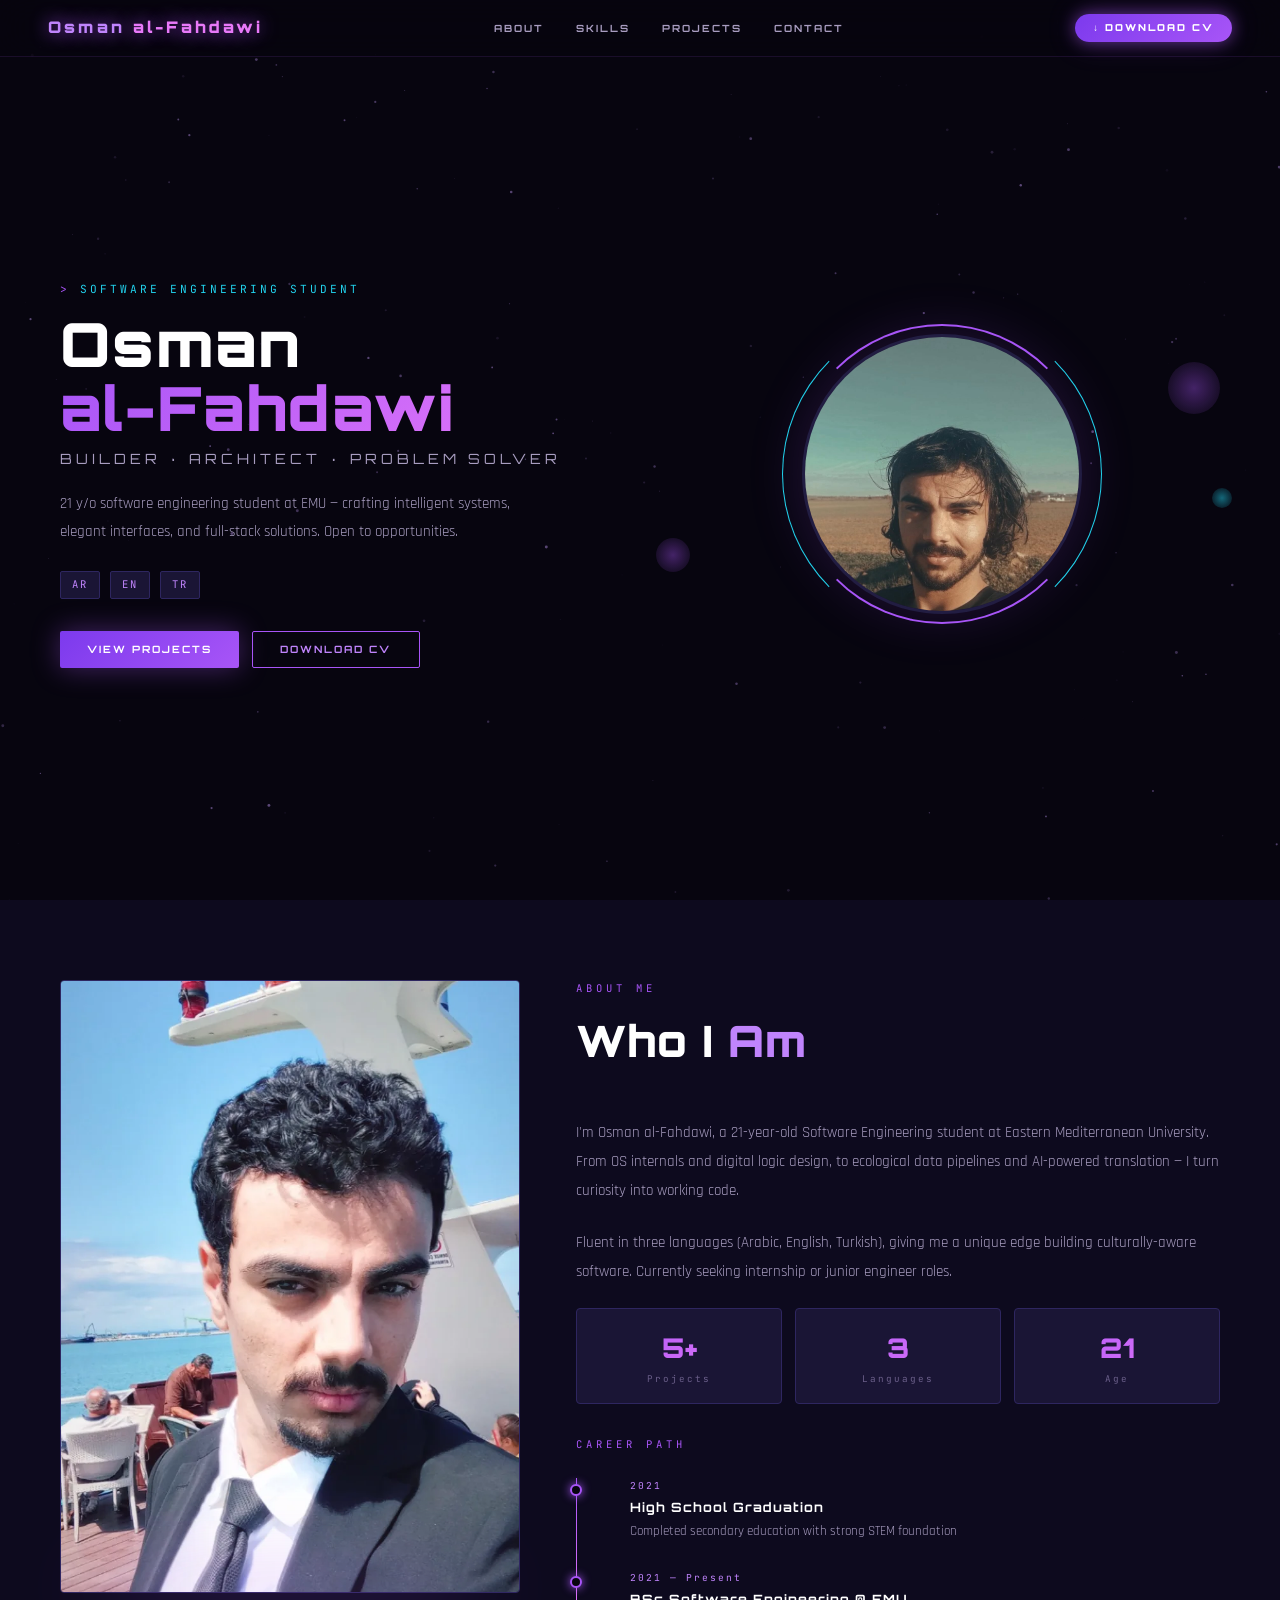
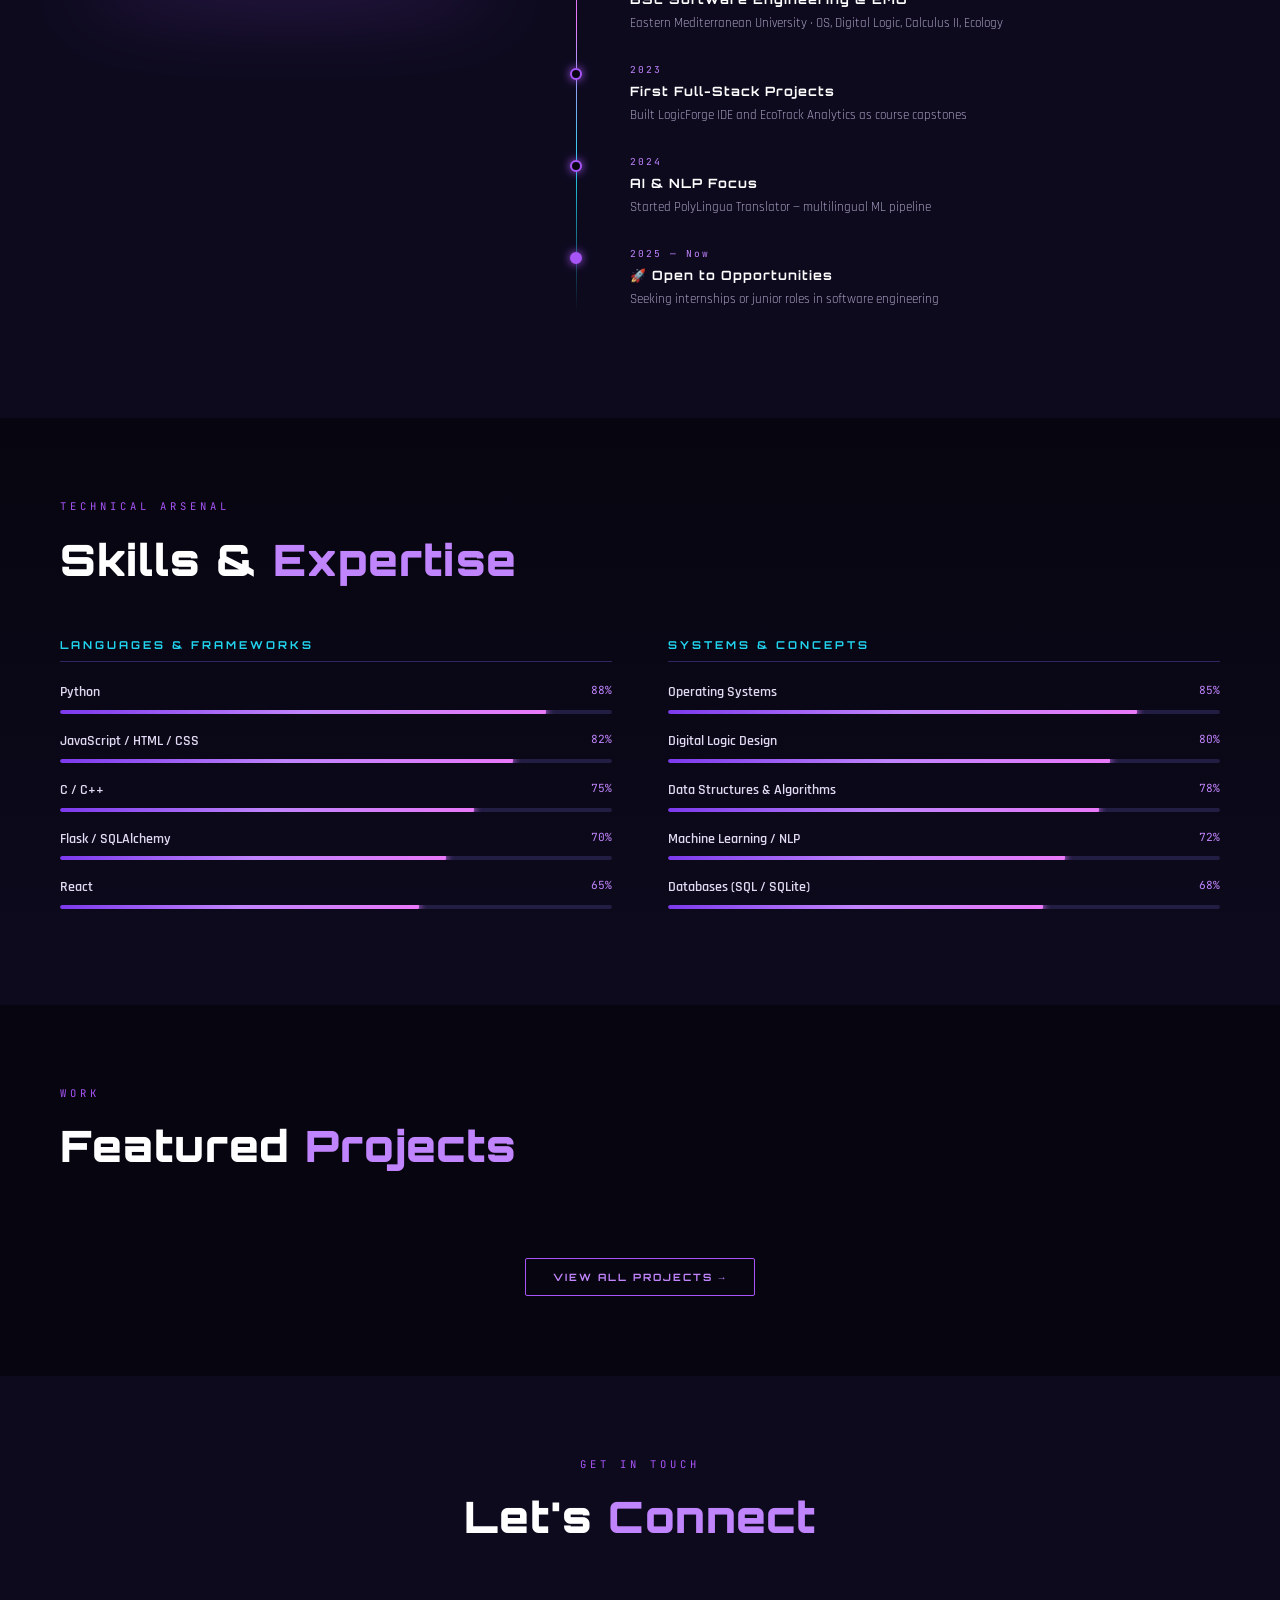
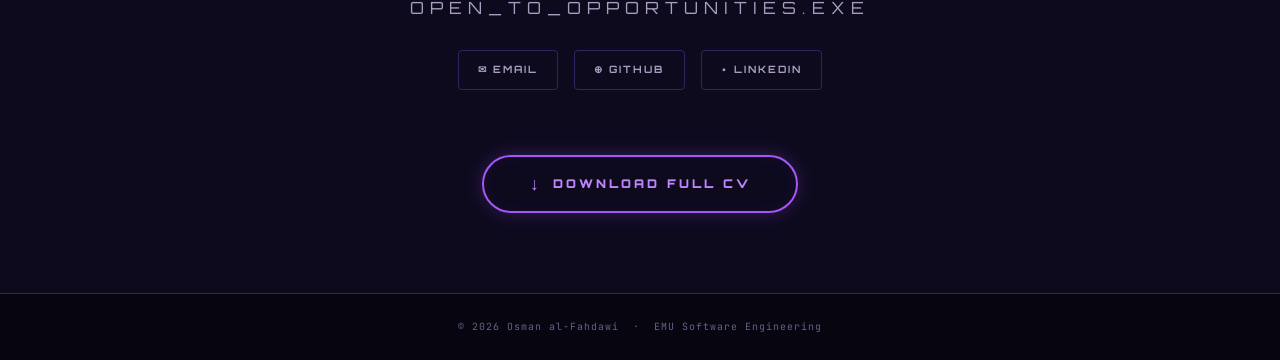
==== templates/spa.html @ 2256368e "Add files via upload" ====
<!DOCTYPE html>
<html lang="en">
<head>
<meta charset="UTF-8">
<meta name="viewport" content="width=device-width, initial-scale=1.0">
<title>Osman A. Abed — Software Engineer</title>
<link rel="preconnect" href="https://fonts.googleapis.com">
<link href="https://fonts.googleapis.com/css2?family=Orbitron:wght@400;700;900&family=Rajdhani:wght@400;500;600;700&family=JetBrains+Mono:wght@300;400;600&display=swap" rel="stylesheet">
<style>
/* ══ RESET & BASE ═══════════════════════════════════════════ */
*,*::before,*::after{box-sizing:border-box;margin:0;padding:0}
html{overflow-x:hidden;scroll-behavior:smooth}
body{
  background:#07050f;color:#e2d9f3;
  font-family:'Rajdhani',sans-serif;font-size:16px;line-height:1.7;
  overflow-x:hidden;min-height:100vh;
}
:root{
  --bg:#07050f;--bg2:#0d0a1e;--sf:#1a1535;--sf2:#221d42;
  --bd:#2e2660;--ac:#a855f7;--ac2:#7c3aed;--ac3:#c084fc;
  --ne:#e879f9;--cy:#22d3ee;--go:#fbbf24;
  --tx:#e2d9f3;--tx2:#a89dc0;--tx3:#6b5f8a;
  --glow:0 0 28px rgba(168,85,247,.38);
  --fd:'Orbitron',monospace;--fb:'Rajdhani',sans-serif;--fm:'JetBrains Mono',monospace;
}
a{color:var(--ac3);text-decoration:none;transition:color .2s}
a:hover{color:var(--ne)}
img{max-width:100%;display:block}

/* ══ CURSOR ═════════════════════════════════════════════════ */
#cur,#cur-r{display:none;position:fixed;pointer-events:none;z-index:9999;mix-blend-mode:screen}
#cur{width:10px;height:10px;border-radius:50%;background:var(--ac);transform:translate(-50%,-50%)}
#cur-r{width:32px;height:32px;border-radius:50%;border:1px solid var(--ac3);transform:translate(-50%,-50%);transition:width .28s,height .28s,border-color .28s}
@media(hover:hover)and(pointer:fine){body{cursor:none}#cur,#cur-r{display:block}}
body.hov #cur{width:18px;height:18px;background:var(--ne)}
body.hov #cur-r{width:50px;height:50px;border-color:var(--ne)}

/* ══ STARS ══════════════════════════════════════════════════ */
#stars{position:fixed;inset:0;z-index:0;pointer-events:none;opacity:.45}

/* ══ LOADER ═════════════════════════════════════════════════ */
#loader{position:fixed;inset:0;background:var(--bg);z-index:9998;
  display:flex;flex-direction:column;align-items:center;justify-content:center;transition:opacity .5s}
#loader.out{opacity:0;pointer-events:none}
.ld-t{font-family:var(--fm);font-size:.72rem;color:var(--ac3);letter-spacing:4px;margin-bottom:1.8rem}
.ld-b{width:200px;height:2px;background:var(--sf2);border-radius:1px;overflow:hidden}
.ld-f{height:100%;width:0;background:linear-gradient(90deg,var(--ac2),var(--ne));animation:ldB 1.4s ease forwards}
@keyframes ldB{to{width:100%}}

/* ══ NAV ════════════════════════════════════════════════════ */
nav{
  position:fixed;top:0;left:0;right:0;z-index:100;
  display:flex;align-items:center;justify-content:space-between;
  padding:.85rem 3rem;
  background:rgba(7,5,15,.72);backdrop-filter:blur(20px);
  border-bottom:1px solid rgba(168,85,247,.12);transition:padding .3s,background .3s;
}
nav.scr{padding:.5rem 3rem;background:rgba(7,5,15,.96)}
.n-logo{font-family:var(--fd);font-size:1rem;font-weight:900;color:var(--ac3);
  letter-spacing:3px;text-shadow:0 0 18px var(--ac);cursor:pointer}
.n-logo span{color:var(--ne)}
.n-links{display:flex;gap:2rem;list-style:none}
.n-links a{font-family:var(--fd);font-size:.62rem;letter-spacing:2px;color:var(--tx2);
  text-transform:uppercase;font-weight:700;cursor:pointer;position:relative;padding-bottom:3px}
.n-links a::after{content:'';position:absolute;bottom:0;left:0;width:0;height:1px;
  background:var(--ac);transition:width .3s}
.n-links a:hover{color:var(--ac3)}
.n-links a:hover::after{width:100%}

/* Download CV button — glowing pill */
.n-cv{
  font-family:var(--fd);font-size:.6rem;letter-spacing:2px;font-weight:900;
  padding:.48rem 1.1rem;cursor:pointer;text-transform:uppercase;
  background:linear-gradient(135deg,var(--ac2),var(--ac));
  color:#fff;border:none;border-radius:20px;
  box-shadow:0 0 16px rgba(168,85,247,.5),0 0 32px rgba(168,85,247,.2);
  position:relative;overflow:hidden;transition:box-shadow .3s,transform .2s;
}
.n-cv::before{
  content:'';position:absolute;inset:0;
  background:linear-gradient(135deg,var(--ne),var(--ac));
  opacity:0;transition:opacity .3s;
}
.n-cv:hover{box-shadow:0 0 28px rgba(232,121,249,.7),0 0 60px rgba(168,85,247,.35);transform:translateY(-1px)}
.n-cv:hover::before{opacity:1}
.n-cv span{position:relative;z-index:1;display:flex;align-items:center;gap:.4rem}

.burger{display:none;flex-direction:column;gap:5px;cursor:pointer;padding:4px}
.burger span{display:block;width:22px;height:2px;background:var(--ac3);transition:all .3s}

/* ══ VIEWS ══════════════════════════════════════════════════ */
.view{display:none;min-height:100vh;position:relative;z-index:1}
.view.on{display:block}

/* ══ HERO ═══════════════════════════════════════════════════ */
#hero{min-height:100vh;display:flex;align-items:center;justify-content:center;
  padding:6rem 3rem 3rem;overflow:hidden}
.h-grid{display:grid;grid-template-columns:1fr 1fr;gap:3rem;align-items:center;max-width:1160px;width:100%}
.h-tag{font-family:var(--fm);font-size:.7rem;color:var(--cy);letter-spacing:3px;
  text-transform:uppercase;margin-bottom:.8rem;opacity:0;animation:fU .6s .2s forwards}
.h-tag::before{content:'> ';color:var(--ac)}
.h-name{font-family:var(--fd);font-size:clamp(1.9rem,5vw,3.8rem);font-weight:900;
  line-height:1.06;letter-spacing:2px;color:#fff;margin-bottom:.4rem;
  opacity:0;animation:fU .6s .4s forwards}
.h-name .hi{background:linear-gradient(135deg,var(--ac),var(--ne));
  -webkit-background-clip:text;-webkit-text-fill-color:transparent;display:block}
.h-sub{font-family:var(--fd);font-size:clamp(.62rem,1.8vw,.88rem);color:var(--tx2);
  letter-spacing:4px;text-transform:uppercase;margin-bottom:1.2rem;
  opacity:0;animation:fU .6s .6s forwards}
.h-desc{font-size:.96rem;color:var(--tx2);max-width:450px;line-height:1.8;margin-bottom:1.6rem;
  opacity:0;animation:fU .6s .8s forwards}
.h-langs{display:flex;gap:.6rem;flex-wrap:wrap;margin-bottom:2rem;opacity:0;animation:fU .6s 1s forwards}
.lang{font-family:var(--fm);font-size:.66rem;letter-spacing:2px;padding:.24rem .7rem;
  border-radius:2px;border:1px solid var(--bd);background:var(--sf);color:var(--ac3)}
.h-cta{display:flex;gap:.8rem;flex-wrap:wrap;opacity:0;animation:fU .6s 1.2s forwards}
.btn-p{font-family:var(--fd);font-size:.63rem;letter-spacing:2px;padding:.72rem 1.7rem;
  border:none;border-radius:2px;cursor:pointer;
  background:linear-gradient(135deg,var(--ac2),var(--ac));color:#fff;
  text-transform:uppercase;font-weight:700;box-shadow:var(--glow);transition:all .3s}
.btn-p:hover{box-shadow:0 0 45px rgba(168,85,247,.65);transform:translateY(-2px)}
.btn-s{font-family:var(--fd);font-size:.63rem;letter-spacing:2px;padding:.72rem 1.7rem;
  border:1px solid var(--ac);border-radius:2px;color:var(--ac3);
  text-transform:uppercase;font-weight:700;cursor:pointer;background:transparent;transition:all .3s}
.btn-s:hover{background:rgba(168,85,247,.1);box-shadow:var(--glow)}

/* photo ring */
.ph-wrap{display:flex;justify-content:center;align-items:center;
  position:relative;opacity:0;animation:fI 1s .8s forwards}
.ph-ring{position:relative;width:280px;height:280px}
.ph-ring::before,.ph-ring::after{content:'';position:absolute;border-radius:50%;
  border-style:solid;animation:spin 8s linear infinite}
.ph-ring::before{inset:-10px;border-width:2px;border-color:var(--ac) transparent var(--ac) transparent}
.ph-ring::after{inset:-20px;border-width:1px;
  border-color:transparent var(--cy) transparent var(--cy);
  animation-direction:reverse;animation-duration:12s}
.ph-inner{width:100%;height:100%;border-radius:50%;overflow:hidden;
  border:3px solid var(--sf2);
  box-shadow:0 0 55px rgba(168,85,247,.18),inset 0 0 35px rgba(168,85,247,.07);
  background:var(--sf);display:flex;align-items:center;justify-content:center}
.ph-inner img{width:100%;height:100%;object-fit:cover}
.ph-ph{font-family:var(--fd);font-size:4rem;font-weight:900;
  background:linear-gradient(135deg,var(--ac),var(--ne));
  -webkit-background-clip:text;-webkit-text-fill-color:transparent}
.orbs{position:absolute;inset:0;pointer-events:none}
.orb{position:absolute;border-radius:50%;
  background:radial-gradient(circle,rgba(168,85,247,.38),transparent);
  animation:fl 4s ease-in-out infinite}
.orb:nth-child(1){width:52px;height:52px;top:10%;right:0}
.orb:nth-child(2){width:34px;height:34px;bottom:15%;left:-8px;animation-delay:1.5s}
.orb:nth-child(3){width:20px;height:20px;top:55%;right:-12px;animation-delay:3s;
  background:radial-gradient(circle,rgba(34,211,238,.48),transparent)}

/* ══ SECTIONS ════════════════════════════════════════════════ */
.sec{padding:5rem 3rem;position:relative;z-index:1}
.si{max-width:1160px;margin:0 auto}
.s-lbl{font-family:var(--fm);font-size:.66rem;color:var(--ac);letter-spacing:4px;
  text-transform:uppercase;margin-bottom:.4rem}
.s-ttl{font-family:var(--fd);font-size:clamp(1.5rem,4vw,2.7rem);font-weight:900;
  color:#fff;margin-bottom:2.5rem;letter-spacing:1px}
.s-ttl span{color:var(--ac3)}

/* ══ ABOUT ══════════════════════════════════════════════════ */
#about{background:var(--bg2)}
.ab-grid{display:grid;grid-template-columns:1fr 1.4fr;gap:3.5rem;align-items:start}
.ab-photo-w{position:relative}
.ab-photo{width:100%;aspect-ratio:3/4;border-radius:4px;overflow:hidden;
  border:1px solid var(--bd);background:var(--sf);
  display:flex;align-items:center;justify-content:center}
.ab-photo img{width:100%;height:100%;object-fit:cover}
.ab-ph{font-family:var(--fd);font-size:4.5rem;font-weight:900;
  background:linear-gradient(135deg,var(--ac),var(--ne));
  -webkit-background-clip:text;-webkit-text-fill-color:transparent}
.ab-glow{position:absolute;bottom:-18px;left:20px;right:20px;height:48px;
  background:var(--ac);filter:blur(38px);opacity:.22;border-radius:50%}
.bio{color:var(--tx2);line-height:1.9;margin-bottom:1.4rem;font-size:.96rem}
.stats{display:grid;grid-template-columns:repeat(3,1fr);gap:.8rem;margin-bottom:2rem}
.stat{background:var(--sf);border:1px solid var(--bd);border-radius:4px;
  padding:1rem;text-align:center;transition:border-color .3s,box-shadow .3s}
.stat:hover{border-color:var(--ac);box-shadow:var(--glow)}
.st-n{font-family:var(--fd);font-size:1.7rem;font-weight:900;
  background:linear-gradient(135deg,var(--ac),var(--ne));
  -webkit-background-clip:text;-webkit-text-fill-color:transparent}
.st-l{font-family:var(--fm);font-size:.58rem;color:var(--tx3);letter-spacing:2px}

/* timeline */
.tl{position:relative;padding-left:2rem;margin-top:1.5rem}
.tl::before{content:'';position:absolute;left:0;top:0;bottom:0;width:1px;
  background:linear-gradient(180deg,var(--ac),var(--ne),var(--cy),transparent)}
.tl-i{position:relative;margin-bottom:1.7rem;padding-left:1.4rem;
  opacity:0;transform:translateX(-18px);transition:opacity .5s,transform .5s}
.tl-i.vis{opacity:1;transform:none}
.tl-dot{position:absolute;left:-2.38rem;top:.35rem;width:12px;height:12px;border-radius:50%;
  border:2px solid var(--ac);background:var(--bg);box-shadow:0 0 10px var(--ac)}
.tl-dot.act{background:var(--ac);animation:pulse 2s infinite}
.tl-d{font-family:var(--fm);font-size:.6rem;color:var(--ac3);letter-spacing:2px;margin-bottom:.14rem}
.tl-t{font-family:var(--fd);font-size:.8rem;color:#fff;font-weight:700;letter-spacing:1px;margin-bottom:.14rem}
.tl-s{font-size:.82rem;color:var(--tx2)}

/* ══ SKILLS ═════════════════════════════════════════════════ */
#skills{background:linear-gradient(180deg,var(--bg) 0%,var(--bg2) 100%)}
.sk-grid{display:grid;grid-template-columns:1fr 1fr;gap:3.5rem}
.sk-cat h3{font-family:var(--fd);font-size:.68rem;letter-spacing:3px;color:var(--cy);
  text-transform:uppercase;margin-bottom:1.2rem;padding-bottom:.4rem;border-bottom:1px solid var(--bd)}
.sk-item{margin-bottom:1rem}
.sk-hd{display:flex;justify-content:space-between;margin-bottom:.32rem}
.sk-nm{font-size:.87rem;color:var(--tx);font-weight:600}
.sk-pct{font-family:var(--fm);font-size:.7rem;color:var(--ac3)}
.sk-bar{height:4px;background:var(--sf2);border-radius:2px;overflow:hidden}
.sk-fill{height:100%;width:0;border-radius:2px;
  background:linear-gradient(90deg,var(--ac2),var(--ac3),var(--ne));
  transition:width 1.2s cubic-bezier(.16,1,.3,1);box-shadow:0 0 10px var(--ac);position:relative}
.sk-fill::after{content:'';position:absolute;right:0;top:-3px;width:9px;height:9px;
  border-radius:50%;background:var(--ne);box-shadow:0 0 9px var(--ne)}

/* ══ PROJECTS LISTING ════════════════════════════════════════ */
#v-projects{padding-top:5rem}
.pp{max-width:1160px;margin:0 auto;padding:2rem 3rem 4rem}
.tabs{display:flex;width:fit-content;margin-bottom:2rem;
  border:1px solid var(--bd);border-radius:4px;overflow:hidden}
.tab{font-family:var(--fd);font-size:.6rem;letter-spacing:2px;padding:.52rem 1.2rem;
  cursor:pointer;text-transform:uppercase;font-weight:700;
  border:none;background:transparent;color:var(--tx3);transition:all .3s;position:relative}
.tab.on{background:var(--sf);color:var(--ac3)}
.tab.on::after{content:'';position:absolute;bottom:0;left:0;right:0;height:2px;background:var(--ac)}
.tc{display:inline-flex;align-items:center;justify-content:center;
  width:16px;height:16px;border-radius:50%;background:var(--sf2);
  font-size:.56rem;margin-left:.32rem;color:var(--ac3)}
.p-grid{display:grid;grid-template-columns:repeat(auto-fill,minmax(290px,1fr));gap:1.3rem}
.p-card{background:var(--sf);border:1px solid var(--bd);border-radius:6px;
  overflow:hidden;transition:all .3s;cursor:pointer}
.p-card:hover{border-color:var(--ac);box-shadow:var(--glow);transform:translateY(-4px)}
.pc-h{padding:1.2rem 1.2rem .85rem;display:flex;align-items:start;justify-content:space-between}
.pc-ico{width:40px;height:40px;border-radius:8px;
  background:linear-gradient(135deg,var(--ac2),var(--ac));
  display:flex;align-items:center;justify-content:center;font-size:1rem;box-shadow:var(--glow)}
.pc-bd{font-family:var(--fm);font-size:.57rem;letter-spacing:2px;
  padding:.2rem .52rem;border-radius:2px;text-transform:uppercase;font-weight:700}
.bd-d{background:rgba(34,197,94,.1);color:#4ade80;border:1px solid rgba(34,197,94,.3)}
.bd-o{background:rgba(251,191,36,.1);color:var(--go);border:1px solid rgba(251,191,36,.3)}
.pc-b{padding:0 1.2rem .85rem}
.pc-nm{font-family:var(--fd);font-size:.92rem;color:#fff;font-weight:700;margin-bottom:.38rem}
.pc-dc{font-size:.82rem;color:var(--tx2);line-height:1.55;margin-bottom:.75rem}
.pc-tc{display:flex;flex-wrap:wrap;gap:.32rem}
.tag{font-family:var(--fm);font-size:.6rem;padding:.16rem .42rem;
  background:var(--sf2);border-radius:2px;color:var(--ac3);letter-spacing:1px}
.pc-f{padding:.85rem 1.2rem;border-top:1px solid var(--bd);
  display:flex;align-items:center;justify-content:space-between}
.pc-dt{font-family:var(--fm);font-size:.6rem;color:var(--tx3)}
.pc-lk{font-family:var(--fd);font-size:.57rem;letter-spacing:2px;color:var(--ac3);
  text-transform:uppercase;font-weight:700;display:flex;align-items:center;gap:.32rem}
.pc-lk::after{content:'→';transition:transform .2s}
.p-card:hover .pc-lk::after{transform:translateX(4px)}

/* ══ DETAIL VIEW ═════════════════════════════════════════════ */
#v-detail{padding-top:5rem}
.d-hero{padding:2.2rem 3rem 1.8rem;background:var(--bg);border-bottom:1px solid var(--bd)}
.d-inner{max-width:1100px;margin:0 auto}
.back-btn{font-family:var(--fd);font-size:.6rem;letter-spacing:2px;color:var(--tx3);
  text-transform:uppercase;margin-bottom:1.4rem;display:inline-flex;align-items:center;gap:.4rem;
  cursor:pointer;background:none;border:none;transition:color .2s;padding:0}
.back-btn::before{content:'←'}
.back-btn:hover{color:var(--ac3)}
.d-title{font-family:var(--fd);font-size:clamp(1.4rem,4vw,2.6rem);font-weight:900;
  color:#fff;margin-bottom:.75rem;letter-spacing:1px;word-break:break-word}
.d-meta{display:flex;gap:1rem;flex-wrap:wrap;margin-bottom:1.1rem}
.d-body{max-width:1100px;margin:0 auto;padding:2rem 3rem}
.d-grid{display:grid;grid-template-columns:minmax(0,2fr) minmax(0,1fr);gap:2.2rem}

/* ══ BREADCRUMB ══════════════════════════════════════════════ */
.breadcrumb{
  font-family:var(--fm);font-size:.7rem;color:var(--tx3);
  display:flex;align-items:center;flex-wrap:wrap;gap:.3rem;
  background:var(--sf);border:1px solid var(--bd);border-radius:4px;
  padding:.5rem 1rem;margin-bottom:1.2rem;min-height:2.2rem;
}
.bc-part{cursor:pointer;color:var(--tx2);transition:color .2s;white-space:nowrap}
.bc-part:hover{color:var(--ac3)}
.bc-part.active{color:var(--ac3)}
.bc-sep{color:var(--tx3)}

/* ══ FILE EXPLORER ═══════════════════════════════════════════ */
.side-card{background:var(--sf);border:1px solid var(--bd);border-radius:6px;overflow:hidden;margin-bottom:1.1rem}
.side-hd{background:var(--sf2);padding:.6rem 1rem;border-bottom:1px solid var(--bd);
  font-family:var(--fd);font-size:.58rem;color:var(--tx3);
  text-transform:uppercase;letter-spacing:2px}
.f-tree{padding:.3rem 0;max-height:460px;overflow-y:auto}
.f-tree::-webkit-scrollbar{width:3px}
.f-tree::-webkit-scrollbar-thumb{background:var(--ac2);border-radius:2px}
.f-row{display:flex;align-items:center;gap:.5rem;
  font-family:var(--fm);font-size:.76rem;color:var(--tx2);
  padding:.35rem .8rem;cursor:pointer;transition:all .18s;
  border-left:2px solid transparent;white-space:nowrap}
.f-row:hover{background:var(--sf2);color:var(--ac3)}
.f-row.active{background:rgba(168,85,247,.1);color:var(--ac3);border-left-color:var(--ac)}
.f-row.is-dir{color:var(--ac3);cursor:default;font-weight:600}
.f-row.is-dir:hover{background:transparent}
.f-dot{width:7px;height:7px;border-radius:50%;flex-shrink:0}
.d-html{background:#e34c26}.d-css{background:#264de4}.d-js{background:#f0db4f}
.d-py{background:#3572a5}.d-md{background:#4078c8}.d-json{background:#cbcb41}
.d-csv{background:#44d}  .d-txt{background:#888}.d-other{background:#555}
.f-ico{width:15px;text-align:center;flex-shrink:0;font-size:.7rem}

/* ══ README ══════════════════════════════════════════════════ */
.rm-box{background:var(--sf);border:1px solid var(--bd);border-radius:6px;overflow:hidden;
  max-width:100%;min-width:0}
.rm-bar{background:var(--sf2);padding:.6rem 1.1rem;border-bottom:1px solid var(--bd);
  font-family:var(--fm);font-size:.7rem;color:var(--tx2);display:flex;align-items:center;gap:.45rem}
.rm-bar::before{content:'📄'}
.rm-body{padding:1.6rem 1.8rem;font-size:.88rem;color:var(--tx2);line-height:1.85;
  overflow-x:auto;max-width:100%;word-wrap:break-word}
.rm-body h1{font-family:var(--fd);color:#fff;font-size:1.4rem;font-weight:900;
  margin:0 0 .75rem;padding-bottom:.5rem;border-bottom:1px solid var(--bd);letter-spacing:1px}
.rm-body h2{font-family:var(--fd);color:#fff;font-size:1.05rem;font-weight:700;
  margin:1.5rem 0 .45rem;letter-spacing:.5px}
.rm-body h3{color:var(--ac3);font-size:.88rem;margin:1.1rem 0 .3rem}
.rm-body p{margin-bottom:.85rem;word-wrap:break-word}
.rm-body ul,.rm-body ol{padding-left:1.4rem;margin-bottom:.85rem}
.rm-body li{margin-bottom:.22rem}
.rm-body li::marker{color:var(--ac3)}
.rm-body strong{color:#fff;font-weight:700}
.rm-body em{color:var(--ac3);font-style:italic}
.rm-body a{color:var(--ac3)} .rm-body a:hover{color:var(--ne)}
.rm-body blockquote{border-left:3px solid var(--ac);padding:.55rem 1rem;margin:1rem 0;
  background:rgba(168,85,247,.05);border-radius:0 4px 4px 0;color:var(--tx3);font-style:italic}
.rm-body hr{border:none;border-top:1px solid var(--bd);margin:1.4rem 0}
.rm-body code{font-family:var(--fm);font-size:.78rem;
  background:rgba(0,0,0,.45);color:var(--ne);padding:.1rem .4rem;
  border-radius:3px;border:1px solid var(--bd);word-break:break-all}
.rm-body pre{background:rgba(0,0,0,.55);padding:1rem 1.3rem;border-radius:6px;
  overflow-x:auto;margin:1rem 0;border:1px solid var(--bd);max-width:100%}
.rm-body pre code{background:none;border:none;padding:0;color:var(--cy);font-size:.78rem;
  display:block;white-space:pre;word-break:normal}
.rm-body table{width:100%;border-collapse:collapse;margin:1rem 0;font-size:.83rem;display:block;overflow-x:auto}
.rm-body th{background:var(--sf2);color:var(--ac3);padding:.45rem .75rem;
  text-align:left;font-family:var(--fd);font-size:.62rem;letter-spacing:1px;border:1px solid var(--bd)}
.rm-body td{padding:.4rem .75rem;border:1px solid var(--bd);color:var(--tx2)}
.rm-body tr:nth-child(even) td{background:rgba(255,255,255,.02)}
.cb-y{color:#4ade80} .cb-n{color:var(--tx3)}

/* ══ FILE VIEWER ═════════════════════════════════════════════ */
.fv-box{display:none;background:var(--sf);border:1px solid var(--bd);border-radius:6px;
  overflow:hidden;margin-top:1.1rem;max-width:100%;min-width:0}
.fv-box.open{display:block}
.fv-bar{background:var(--sf2);padding:.6rem 1.1rem;border-bottom:1px solid var(--bd);
  font-family:var(--fm);font-size:.7rem;color:var(--tx2);
  display:flex;align-items:center;justify-content:space-between;gap:.5rem;
  overflow:hidden}
.fv-name{overflow:hidden;text-overflow:ellipsis;white-space:nowrap;flex:1}
.fv-x{cursor:pointer;color:var(--tx3);font-size:.9rem;flex-shrink:0;transition:color .2s}
.fv-x:hover{color:var(--ne)}
.fv-body{padding:1rem 1.3rem;font-family:var(--fm);font-size:.78rem;line-height:1.7;
  white-space:pre;overflow-x:auto;max-height:430px;overflow-y:auto;max-width:100%;
  color:var(--cy)}
.fv-body.l-html{color:#e5c07b}.fv-body.l-css{color:#56b6c2}.fv-body.l-js{color:#e5c07b}
.fv-body.l-py{color:#98c379}.fv-body.l-json{color:#d19a66}
.fv-body.l-csv{color:#abb2bf}.fv-body.l-md{color:var(--tx2)}.fv-body.l-txt{color:var(--tx2)}

/* loading spinner inside file viewer */
.fv-loading{text-align:center;padding:2rem;color:var(--tx3);font-family:var(--fm);font-size:.75rem}

/* ══ IMG GALLERY ═════════════════════════════════════════════ */
.img-gal{display:grid;grid-template-columns:1fr 1fr;gap:.45rem;padding:.75rem}
.img-th{aspect-ratio:16/9;background:var(--sf2);border-radius:3px;
  border:1px solid var(--bd);display:flex;align-items:center;justify-content:center;
  font-size:1.3rem;color:var(--tx3);cursor:pointer;transition:border-color .2s}
.img-th:hover{border-color:var(--ac)}
.img-th img{width:100%;height:100%;object-fit:cover;border-radius:3px;display:block;transition:transform .3s}
.img-th:hover img{transform:scale(1.04)}
.no-shots{padding:.9rem 1rem;font-family:var(--fm);font-size:.72rem;color:var(--tx3);
  grid-column:span 2;line-height:1.9}
.no-shots code{color:var(--cy);font-family:var(--fm);font-size:.7rem}

/* ══ CONTACT ═════════════════════════════════════════════════ */
#contact{background:var(--bg2);text-align:center}
.cg{font-family:var(--fd);font-size:clamp(.72rem,2vw,1.05rem);
  color:var(--tx2);letter-spacing:6px;text-transform:uppercase}
.c-lks{display:flex;gap:1rem;justify-content:center;flex-wrap:wrap;margin:1.7rem 0}
.c-lk{font-family:var(--fd);font-size:.63rem;letter-spacing:2px;padding:.65rem 1.2rem;
  border:1px solid var(--bd);color:var(--tx2);border-radius:4px;
  text-transform:uppercase;font-weight:700;transition:all .3s;display:flex;align-items:center;gap:.42rem;cursor:pointer}
.c-lk:hover{border-color:var(--ac);color:var(--ac3);box-shadow:var(--glow);background:rgba(168,85,247,.05)}

/* Download CV — large glowing button */
.dl-btn{
  font-family:var(--fd);font-size:.75rem;letter-spacing:3px;font-weight:900;
  padding:.95rem 2.8rem;cursor:pointer;text-transform:uppercase;
  background:transparent;color:var(--ac3);
  border:2px solid var(--ac);border-radius:30px;
  position:relative;overflow:hidden;transition:all .4s;
  display:inline-flex;align-items:center;gap:.65rem;margin-top:2.4rem;
  box-shadow:0 0 18px rgba(168,85,247,.25),inset 0 0 18px rgba(168,85,247,.05);
}
.dl-btn::before{
  content:'';position:absolute;inset:0;border-radius:30px;
  background:linear-gradient(135deg,var(--ac2),var(--ac),var(--ne));
  transform:scaleX(0);transform-origin:left;
  transition:transform .4s cubic-bezier(.16,1,.3,1);
}
.dl-btn:hover::before{transform:scaleX(1)}
.dl-btn:hover{color:#fff;box-shadow:0 0 40px rgba(232,121,249,.55),0 0 80px rgba(168,85,247,.3)}
.dl-btn span{position:relative;z-index:1}
.dl-ico{font-size:1.1rem;animation:bounce .9s ease-in-out infinite alternate}
@keyframes bounce{from{transform:translateY(0)}to{transform:translateY(-4px)}}

/* ══ FOOTER ═════════════════════════════════════════════════ */
footer{text-align:center;padding:1.6rem;border-top:1px solid var(--bd);
  font-family:var(--fm);font-size:.62rem;color:var(--tx3);letter-spacing:1px;position:relative;z-index:1}

/* ══ REVEAL ═════════════════════════════════════════════════ */
.rev{opacity:0;transform:translateY(26px);transition:opacity .65s,transform .65s}
.rev.vis{opacity:1;transform:none}

/* ══ KEYFRAMES ══════════════════════════════════════════════ */
@keyframes fU{from{opacity:0;transform:translateY(18px)}to{opacity:1;transform:none}}
@keyframes fI{from{opacity:0}to{opacity:1}}
@keyframes spin{from{transform:rotate(0)}to{transform:rotate(360deg)}}
@keyframes fl{0%,100%{transform:translateY(0)}50%{transform:translateY(-13px)}}
@keyframes pulse{0%,100%{box-shadow:0 0 10px var(--ac)}50%{box-shadow:0 0 24px var(--ac),0 0 48px var(--ac)}}

/* ══ RESPONSIVE ═════════════════════════════════════════════ */
@media(max-width:900px){
  nav{padding:.8rem 1.2rem}
  nav.scr{padding:.48rem 1.2rem}
  .n-cv{display:none}
  .n-links{display:none;position:absolute;top:100%;left:0;right:0;
    flex-direction:column;background:rgba(7,5,15,.98);padding:1.6rem;
    gap:1.2rem;border-bottom:1px solid var(--bd);z-index:99}
  .n-links.open{display:flex}
  .burger{display:flex}
  .sec{padding:3.5rem 1.2rem}
  .pp{padding:1.5rem 1.2rem 3rem}
  .d-hero{padding:2rem 1.2rem 1.5rem}
  .d-body{padding:1.5rem 1.2rem}
  .h-grid{grid-template-columns:1fr;text-align:center;gap:2rem}
  .ph-wrap{order:-1}
  .ph-ring{width:190px;height:190px}
  .ph-ph{font-size:3.2rem}
  .h-desc{margin:0 auto 1.5rem}
  .h-langs,.h-cta{justify-content:center}
  .sk-grid{grid-template-columns:1fr;gap:2rem}
  .ab-grid{grid-template-columns:1fr}
  .ab-photo{max-width:230px;margin:0 auto}
  .stats{grid-template-columns:repeat(3,1fr)}
  .d-grid{grid-template-columns:1fr}
  .p-grid{grid-template-columns:1fr}
}
@media(max-width:480px){
  .sec{padding:2.5rem 1rem}
  .pp{padding:1.2rem 1rem 2.5rem}
  .d-hero,.d-body{padding-left:1rem;padding-right:1rem}
  .stats{gap:.45rem}
  .stat{padding:.75rem .4rem}
  .st-n{font-size:1.45rem}
  .h-cta{flex-direction:column;align-items:center}
  .c-lks{flex-direction:column;align-items:center}
  .rm-body{padding:1.1rem 1rem}
}
</style>
</head>
<body>

<div id="loader"><div class="ld-t">> INITIALIZING_PORTFOLIO.exe</div><div class="ld-b"><div class="ld-f"></div></div></div>
<div id="cur"></div><div id="cur-r"></div>
<canvas id="stars"></canvas>

<nav id="nav">
  <div class="n-logo" data-nav="home">Osman<span> al-Fahdawi</span></div>
  <ul class="n-links" id="nav-links">
    <li><a data-nav="home" data-hash="#about">About</a></li>
    <li><a data-nav="home" data-hash="#skills">Skills</a></li>
    <li><a data-nav="projects">Projects</a></li>
    <li><a data-nav="home" data-hash="#contact">Contact</a></li>
  </ul>
  <button class="n-cv" onclick="location.href='/download/cv'"><span>↓ Download CV</span></button>
  <div class="burger" id="burger"><span></span><span></span><span></span></div>
</nav>

<!-- ══ HOME ══════════════════════════════════════════════════ -->
<div class="view" id="v-home">
  <section id="hero">
    <div class="h-grid">
      <div>
        <div class="h-tag">Software Engineering Student</div>
        <h1 class="h-name">Osman<span class="hi">al-Fahdawi</span></h1>
        <div class="h-sub">Builder · Architect · Problem Solver</div>
        <p class="h-desc">21 y/o software engineering student at EMU — crafting intelligent systems, elegant interfaces, and full-stack solutions. Open to opportunities.</p>
        <div class="h-langs"><span class="lang">AR</span><span class="lang">EN</span><span class="lang">TR</span></div>
        <div class="h-cta">
          <button class="btn-p" data-nav="projects">View Projects</button>
          <button class="btn-s" onclick="location.href='/download/cv'">Download CV</button>
        </div>
      </div>
      <div class="ph-wrap">
        <div class="ph-ring">
          <div class="ph-inner">
            <img src="/static/images/osman.jpg" alt="Osman">
            <!--<div class="ph-ph">OA</div>-->
          </div>
        </div>
        <div class="orbs"><div class="orb"></div><div class="orb"></div><div class="orb"></div></div>
      </div>
    </div>
  </section>

  <section class="sec" id="about">
    <div class="si">
      <div class="ab-grid">
        <div class="ab-photo-w rev">
          <div class="ab-photo">
                <!--<div class="ab-ph">OA</div>-->
                <img src="/static/images/osman2.jpg" alt="Osman">
              </div>
          <div class="ab-glow"></div>
        </div>
        <div>
          <div class="s-lbl">About Me</div>
          <h2 class="s-ttl">Who I <span>Am</span></h2>
          <p class="bio rev">I'm Osman al-Fahdawi, a 21-year-old Software Engineering student at Eastern Mediterranean University. From OS internals and digital logic design, to ecological data pipelines and AI-powered translation — I turn curiosity into working code.</p>
          <p class="bio rev">Fluent in three languages (Arabic, English, Turkish), giving me a unique edge building culturally-aware software. Currently seeking internship or junior engineer roles.</p>
          <div class="stats rev">
            <div class="stat"><div class="st-n">5+</div><div class="st-l">Projects</div></div>
            <div class="stat"><div class="st-n">3</div><div class="st-l">Languages</div></div>
            <div class="stat"><div class="st-n">21</div><div class="st-l">Age</div></div>
          </div>
          <div class="s-lbl">Career Path</div>
          <div class="tl">
            <div class="tl-i"><div class="tl-dot"></div><div class="tl-d">2021</div><div class="tl-t">High School Graduation</div><div class="tl-s">Completed secondary education with strong STEM foundation</div></div>
            <div class="tl-i"><div class="tl-dot"></div><div class="tl-d">2021 — Present</div><div class="tl-t">BSc Software Engineering @ EMU</div><div class="tl-s">Eastern Mediterranean University · OS, Digital Logic, Calculus II, Ecology</div></div>
            <div class="tl-i"><div class="tl-dot"></div><div class="tl-d">2023</div><div class="tl-t">First Full-Stack Projects</div><div class="tl-s">Built LogicForge IDE and EcoTrack Analytics as course capstones</div></div>
            <div class="tl-i"><div class="tl-dot"></div><div class="tl-d">2024</div><div class="tl-t">AI & NLP Focus</div><div class="tl-s">Started PolyLingua Translator — multilingual ML pipeline</div></div>
            <div class="tl-i"><div class="tl-dot act"></div><div class="tl-d">2025 — Now</div><div class="tl-t">🚀 Open to Opportunities</div><div class="tl-s">Seeking internships or junior roles in software engineering</div></div>
          </div>
        </div>
      </div>
    </div>
  </section>

  <section class="sec" id="skills">
    <div class="si">
      <div class="s-lbl">Technical Arsenal</div>
      <h2 class="s-ttl">Skills &amp; <span>Expertise</span></h2>
      <div class="sk-grid">
        <div class="sk-cat rev">
          <h3>Languages &amp; Frameworks</h3>
          <div class="sk-item" data-progress="88"><div class="sk-hd"><span class="sk-nm">Python</span><span class="sk-pct">88%</span></div><div class="sk-bar"><div class="sk-fill"></div></div></div>
          <div class="sk-item" data-progress="82"><div class="sk-hd"><span class="sk-nm">JavaScript / HTML / CSS</span><span class="sk-pct">82%</span></div><div class="sk-bar"><div class="sk-fill"></div></div></div>
          <div class="sk-item" data-progress="75"><div class="sk-hd"><span class="sk-nm">C / C++</span><span class="sk-pct">75%</span></div><div class="sk-bar"><div class="sk-fill"></div></div></div>
          <div class="sk-item" data-progress="70"><div class="sk-hd"><span class="sk-nm">Flask / SQLAlchemy</span><span class="sk-pct">70%</span></div><div class="sk-bar"><div class="sk-fill"></div></div></div>
          <div class="sk-item" data-progress="65"><div class="sk-hd"><span class="sk-nm">React</span><span class="sk-pct">65%</span></div><div class="sk-bar"><div class="sk-fill"></div></div></div>
        </div>
        <div class="sk-cat rev">
          <h3>Systems &amp; Concepts</h3>
          <div class="sk-item" data-progress="85"><div class="sk-hd"><span class="sk-nm">Operating Systems</span><span class="sk-pct">85%</span></div><div class="sk-bar"><div class="sk-fill"></div></div></div>
          <div class="sk-item" data-progress="80"><div class="sk-hd"><span class="sk-nm">Digital Logic Design</span><span class="sk-pct">80%</span></div><div class="sk-bar"><div class="sk-fill"></div></div></div>
          <div class="sk-item" data-progress="78"><div class="sk-hd"><span class="sk-nm">Data Structures &amp; Algorithms</span><span class="sk-pct">78%</span></div><div class="sk-bar"><div class="sk-fill"></div></div></div>
          <div class="sk-item" data-progress="72"><div class="sk-hd"><span class="sk-nm">Machine Learning / NLP</span><span class="sk-pct">72%</span></div><div class="sk-bar"><div class="sk-fill"></div></div></div>
          <div class="sk-item" data-progress="68"><div class="sk-hd"><span class="sk-nm">Databases (SQL / SQLite)</span><span class="sk-pct">68%</span></div><div class="sk-bar"><div class="sk-fill"></div></div></div>
        </div>
      </div>
    </div>
  </section>

  <section class="sec" id="featured">
    <div class="si">
      <div class="s-lbl">Work</div>
      <h2 class="s-ttl">Featured <span>Projects</span></h2>
      <div class="p-grid" id="home-grid"></div>
      <div style="text-align:center;margin-top:2.2rem" class="rev">
        <button class="btn-s" data-nav="projects">View All Projects →</button>
      </div>
    </div>
  </section>

  <section class="sec" id="contact">
    <div class="si">
      <div class="s-lbl rev">Get In Touch</div>
      <h2 class="s-ttl rev">Let's <span>Connect</span></h2>
      <p class="cg rev">OPEN_TO_OPPORTUNITIES.exe</p>
      <div class="c-lks rev">
        <a class="c-lk" href="mailto:24771473@emu.edu.tr">✉ Email</a>
        <a class="c-lk" href="https://github.com/martenzo7" target="_blank">⊕ GitHub</a>
        <a class="c-lk" href="https://www.linkedin.com/in/osman-fahdawi/" target="_blank">▪ LinkedIn</a>
      </div>
      <div style="text-align:center" class="rev">
        <button class="dl-btn" onclick="location.href='/download/cv'">
          <span class="dl-ico">↓</span><span>Download Full CV</span>
        </button>
      </div>
    </div>
  </section>
</div>

<!-- ══ PROJECTS ═══════════════════════════════════════════════ -->
<div class="view" id="v-projects">
  <div class="pp">
    <div class="s-lbl" style="margin-top:.3rem">Directory</div>
    <h1 class="s-ttl" style="margin-bottom:1.4rem">All <span>Projects</span></h1>
    <div class="tabs">
      <button class="tab on" data-tab="done">Done <span class="tc" id="ct-d">0</span></button>
      <button class="tab" data-tab="ongoing">Ongoing <span class="tc" id="ct-o">0</span></button>
    </div>
    <div class="p-grid" id="g-done"></div>
    <div class="p-grid" id="g-ong" style="display:none"></div>
  </div>
</div>

<!-- ══ DETAIL ════════════════════════════════════════════════ -->
<div class="view" id="v-detail">
  <div class="d-hero">
    <div class="d-inner">
      <button class="back-btn" id="back-btn">Back to Projects</button>
      <div class="d-meta" id="d-meta"></div>
      <h1 class="d-title" id="d-title">—</h1>
      <div class="pc-tc" id="d-tech" style="margin-bottom:.75rem"></div>
      <p id="d-desc" style="color:var(--tx2);max-width:660px;line-height:1.8;font-size:.93rem"></p>
      <a id="d-gh" href="#" target="_blank" class="c-lk" style="margin-top:1.1rem;display:none">⊕ GitHub</a>
    </div>
  </div>
  <div class="d-body">
    <div class="d-grid">
      <div style="min-width:0">
        <!-- Breadcrumb -->
        <div class="breadcrumb" id="breadcrumb">
          <span class="bc-part" id="bc-root">projects</span>
        </div>
        <!-- README / file viewer -->
        <div class="rm-box" id="rm-box">
          <div class="rm-bar" id="rm-bar">README.md</div>
          <div class="rm-body" id="rm-body"></div>
        </div>
        <div class="fv-box" id="fv-box">
          <div class="fv-bar"><span class="fv-name" id="fv-name"></span><span class="fv-x" id="fv-x">✕</span></div>
          <div class="fv-body" id="fv-body"></div>
        </div>
      </div>
      <div>
        <div class="side-card">
          <div class="side-hd">📁 Files</div>
          <div class="f-tree" id="f-tree"></div>
        </div>
        <div class="side-card">
          <div class="side-hd">🖼 Screenshots</div>
          <div class="img-gal" id="img-gal"></div>
        </div>
      </div>
    </div>
  </div>
</div>

<footer><p>© 2026 Osman al-Fahdawi &nbsp;·&nbsp; EMU Software Engineering</p></footer>

<script>
/* ═══ STATE ═══════════════════════════════════════════════ */
let cache = null;          // all projects
let curSlug = null;        // active project slug
let curProject = null;     // full project data
let bcPath = [];           // breadcrumb segments [{name,path}]

/* ═══ LOADER ══════════════════════════════════════════════ */
window.addEventListener('load', ()=>{
  setTimeout(()=>{ const l=document.getElementById('loader'); l.classList.add('out'); setTimeout(()=>l.remove(),500); }, 1500);
});

/* ═══ STARS ═══════════════════════════════════════════════ */
(()=>{
  const c=document.getElementById('stars'),ctx=c.getContext('2d');
  let W,H,S=[];
  const rs=()=>{W=c.width=innerWidth;H=c.height=innerHeight};
  const is=()=>{S=[];for(let i=0;i<180;i++)S.push({x:Math.random()*W,y:Math.random()*H,r:Math.random()*1.3+.2,o:Math.random(),s:(Math.random()-.5)*.016})};
  const dr=()=>{ctx.clearRect(0,0,W,H);S.forEach(s=>{s.o+=s.s;if(s.o>1)s.s=-Math.abs(s.s);if(s.o<0)s.s=Math.abs(s.s);ctx.beginPath();ctx.arc(s.x,s.y,s.r,0,Math.PI*2);ctx.fillStyle=`rgba(200,160,255,${Math.max(0,s.o)})`;ctx.fill()});requestAnimationFrame(dr)};
  rs();is();dr();window.addEventListener('resize',()=>{rs();is();});
})();

/* ═══ CURSOR ══════════════════════════════════════════════ */
const cur=document.getElementById('cur'),ring=document.getElementById('cur-r');
let mx=0,my=0,rx=0,ry=0;
document.addEventListener('mousemove',e=>{mx=e.clientX;my=e.clientY;cur.style.left=mx+'px';cur.style.top=my+'px';});
(function aR(){rx+=(mx-rx)*.12;ry+=(my-ry)*.12;ring.style.left=rx+'px';ring.style.top=ry+'px';requestAnimationFrame(aR);})();
document.addEventListener('mouseover',e=>{document.body.classList.toggle('hov',!!e.target.closest('a,button,.p-card,.tab,.f-row'));});

/* ═══ NAV ═════════════════════════════════════════════════ */
const navEl=document.getElementById('nav');
window.addEventListener('scroll',()=>navEl.classList.toggle('scr',scrollY>50));
document.getElementById('burger').addEventListener('click',()=>document.getElementById('nav-links').classList.toggle('open'));

/* ═══ ROUTER ══════════════════════════════════════════════ */
function showView(name,slug,hash){
  document.querySelectorAll('.view').forEach(v=>v.classList.remove('on'));
  document.getElementById('v-'+name).classList.add('on');
  window.scrollTo(0,0);
  document.getElementById('nav-links').classList.remove('open');
  if(name==='home'){
    history.pushState({view:'home',hash},'',hash||'/');
    if(hash)setTimeout(()=>document.querySelector(hash)?.scrollIntoView({behavior:'smooth'}),60);
    initHome();
  } else if(name==='projects'){
    history.pushState({view:'projects'},'','/projects');
    loadProjects();
  } else if(name==='detail'&&slug){
    history.pushState({view:'detail',slug},'','/projects/'+slug);
    loadDetail(slug);
  }
}
document.addEventListener('click',e=>{
  const el=e.target.closest('[data-nav]');
  if(el){e.preventDefault();showView(el.dataset.nav,null,el.dataset.hash||null);}
});
document.getElementById('back-btn').addEventListener('click',()=>showView('projects'));
window.addEventListener('popstate',e=>{
  const s=e.state;
  if(!s||s.view==='home')showView('home',null,s&&s.hash);
  else if(s.view==='projects')showView('projects');
  else if(s.view==='detail')showView('detail',s.slug);
});

/* ═══ REVEAL ══════════════════════════════════════════════ */
function reveal(root){
  const els=(root||document).querySelectorAll('.rev:not(.vis)');
  const obs=new IntersectionObserver(entries=>{entries.forEach((e,i)=>{if(e.isIntersecting)setTimeout(()=>e.target.classList.add('vis'),i*65)});},{threshold:.1});
  els.forEach(el=>obs.observe(el));
}

/* ═══ SKILL BARS ══════════════════════════════════════════ */
function initSkills(){
  const sec=document.getElementById('skills');if(!sec)return;
  let done=false;
  new IntersectionObserver(en=>{if(en[0].isIntersecting&&!done){done=true;document.querySelectorAll('#v-home .sk-item').forEach(it=>{const f=it.querySelector('.sk-fill');if(f)f.style.width=it.dataset.progress+'%'});}},{threshold:.2}).observe(sec);
}
function initTimeline(){
  new IntersectionObserver(en=>{en.forEach((e,i)=>{if(e.isIntersecting)setTimeout(()=>e.target.classList.add('vis'),i*130)});},{threshold:.05}).observe(document.querySelector('.tl')||document.body);
  document.querySelectorAll('.tl-i').forEach(el=>new IntersectionObserver(en=>{en.forEach(e=>{if(e.isIntersecting)e.target.classList.add('vis')})},{threshold:.05}).observe(el));
}
function initHome(){
  reveal();initSkills();initTimeline();loadHomeProjects();
}

/* ═══ PROJECT CARDS ════════════════════════════════════════ */
const ICONS=['◆','■','▲','●','◇','▶','★'];
function card(p,i){
  const badge=p.status==='done'?'<span class="pc-bd bd-d">✓ Done</span>':'<span class="pc-bd bd-o">◯ Ongoing</span>';
  return `<div class="p-card rev" data-slug="${p.slug}">
    <div class="pc-h"><div class="pc-ico">${ICONS[i%ICONS.length]}</div>${badge}</div>
    <div class="pc-b">
      <div class="pc-nm">${p.name}</div>
      <div class="pc-dc">${p.description}</div>
      <div class="pc-tc">${p.tech_stack.map(t=>`<span class="tag">${t}</span>`).join('')}</div>
    </div>
    <div class="pc-f"><span class="pc-dt">${p.created_at}</span><span class="pc-lk">View Project</span></div>
  </div>`;
}
function attachCards(el){
  el.querySelectorAll('.p-card').forEach(c=>c.addEventListener('click',()=>showView('detail',c.dataset.slug)));
  reveal(el);
}
async function getProjects(){
  if(cache)return cache;
  cache=await fetch('/api/projects').then(r=>r.json());
  return cache;
}
async function loadHomeProjects(){
  const g=document.getElementById('home-grid');
  if(g.children.length)return;
  const d=await getProjects();
  const items=[...d.done.slice(0,2),...d.ongoing.slice(0,1)];
  g.innerHTML=items.map((p,i)=>card(p,i)).join('');
  attachCards(g);
}
async function loadProjects(){
  const d=await getProjects();
  document.getElementById('ct-d').textContent=d.done.length;
  document.getElementById('ct-o').textContent=d.ongoing.length;
  const gd=document.getElementById('g-done'),go=document.getElementById('g-ong');
  if(!gd.children.length){gd.innerHTML=d.done.map((p,i)=>card(p,i)).join('');attachCards(gd);}
  if(!go.children.length){go.innerHTML=d.ongoing.map((p,i)=>card(p,i)).join('');attachCards(go);}
}
document.querySelectorAll('.tab').forEach(btn=>btn.addEventListener('click',()=>{
  document.querySelectorAll('.tab').forEach(b=>b.classList.remove('on'));btn.classList.add('on');
  const t=btn.dataset.tab;
  document.getElementById('g-done').style.display=t==='done'?'grid':'none';
  document.getElementById('g-ong').style.display=t==='ongoing'?'grid':'none';
}));

/* ═══ MARKDOWN RENDERER ════════════════════════════════════ */
function md2html(raw){
  if(!raw)return'<em style="color:var(--tx3)">No README found.</em>';
  let h=raw.replace(/&/g,'&amp;').replace(/</g,'&lt;').replace(/>/g,'&gt;');
  h=h.replace(/```(\w*)\n?([\s\S]*?)```/g,(_,l,c)=>`<pre><code class="l-${l||'txt'}">${c.trimEnd()}</code></pre>`);
  h=h.replace(/`([^`\n]+)`/g,'<code>$1</code>');
  h=h.replace(/^#{3} (.+)$/gm,'<h3>$1</h3>');
  h=h.replace(/^#{2} (.+)$/gm,'<h2>$1</h2>');
  h=h.replace(/^# (.+)$/gm,'<h1>$1</h1>');
  h=h.replace(/^> (.+)$/gm,'<blockquote>$1</blockquote>');
  h=h.replace(/^---$/gm,'<hr>');
  h=h.replace(/\*\*(.+?)\*\*/g,'<strong>$1</strong>');
  h=h.replace(/\*(.+?)\*/g,'<em>$1</em>');
  h=h.replace(/\[([^\]]+)\]\(([^)]+)\)/g,'<a href="$2" target="_blank">$1</a>');
  // tables
  h=h.replace(/((?:^\|.+\|\n?)+)/gm,block=>{
    const rows=block.trim().split('\n');let out='<table>';
    rows.forEach((r,ri)=>{
      const cells=r.split('|').filter((_,i,a)=>i>0&&i<a.length-1);
      if(cells.every(c=>/^[-: ]+$/.test(c)))return;
      const t=ri===0?'th':'td';out+=`<tr>${cells.map(c=>`<${t}>${c.trim()}</${t}>`).join('')}</tr>`;
    });return out+'</table>';});
  h=h.replace(/^- \[x\] (.+)$/gm,'<li><span class="cb-y">✅</span> $1</li>');
  h=h.replace(/^- \[ \] (.+)$/gm,'<li><span class="cb-n">⬜</span> $1</li>');
  h=h.replace(/^[-*] (.+)$/gm,'<li>$1</li>');
  h=h.replace(/((?:<li>[\s\S]*?<\/li>\n?)+)/g,'<ul>$1</ul>');
  h=h.replace(/\n{2,}/g,'</p><p>');
  h='<p>'+h+'</p>';
  h=h.replace(/<p>\s*<\/p>/g,'');
  h=h.replace(/<p>(<(?:h[1-6]|pre|ul|table|blockquote|hr))/g,'$1');
  h=h.replace(/(<\/(?:h[1-6]|pre|ul|table|blockquote|hr)>)<\/p>/g,'$1');
  return h;
}

/* ═══ BREADCRUMB ═══════════════════════════════════════════ */
function renderBreadcrumb(){
  const bc=document.getElementById('breadcrumb');
  bc.innerHTML='';
  const add=(label,onClick,active=false)=>{
    const sp=document.createElement('span');sp.className='bc-part'+(active?' active':'');
    sp.textContent=label;if(onClick)sp.addEventListener('click',onClick);
    bc.appendChild(sp);
  };
  const sep=()=>{const s=document.createElement('span');s.className='bc-sep';s.textContent='›';bc.appendChild(s);};
  // root: "projects"
  add('projects',()=>showView('projects'));
  sep();
  // project slug
  add(curSlug,()=>{
    bcPath=[];renderBreadcrumb();
    showReadme();closeFileViewer();
    document.querySelectorAll('.f-row.active').forEach(r=>r.classList.remove('active'));
  });
  // sub-path segments
  bcPath.forEach((seg,i)=>{
    sep();
    const isLast=i===bcPath.length-1;
    add(seg.name, isLast?null:()=>{
      bcPath=bcPath.slice(0,i+1);renderBreadcrumb();
    }, isLast);
  });
}

/* ═══ FILE TREE ════════════════════════════════════════════ */
const DOTCLS={html:'d-html',css:'d-css',js:'d-js',py:'d-py',md:'d-md',json:'d-json',csv:'d-csv',txt:'d-txt'};
const FILEICO={html:'🌐',css:'🎨',js:'⚡',py:'🐍',md:'📝',json:'{}',csv:'📊',txt:'📄'};
function dotC(ext){return DOTCLS[ext]||'d-other';}
function fileI(ext){return FILEICO[ext]||'📄';}

function buildFileTree(files){
  const tree=document.getElementById('f-tree');tree.innerHTML='';
  if(!files||!files.length){tree.innerHTML='<div style="padding:.8rem 1rem;font-family:var(--fm);font-size:.75rem;color:var(--tx3)">No files found</div>';return;}
  files.forEach(f=>{
    const row=document.createElement('div');
    row.className='f-row'+(f.type==='dir'?' is-dir':'');
    row.style.paddingLeft=(0.8+f.depth*0.9)+'rem';
    if(f.type==='dir'){
      row.innerHTML=`<span class="f-ico">📂</span><span>${f.name}/</span>`;
    } else {
      row.innerHTML=`<span class="f-dot ${dotC(f.ext)}"></span><span class="f-ico">${fileI(f.ext)}</span><span>${f.name}</span>`;
      row.addEventListener('click',()=>onFileClick(f,row));
    }
    tree.appendChild(row);
  });
}

function onFileClick(f,row){
  // update breadcrumb path
  const parts=f.path.split('/');
  bcPath=parts.map(p=>({name:p,path:p}));
  renderBreadcrumb();

  // highlight row
  document.querySelectorAll('.f-row.active').forEach(r=>r.classList.remove('active'));
  row.classList.add('active');

  if(f.ext==='md'){
    // render in README box
    fetchFileContent(curSlug,f.path,content=>{
      document.getElementById('rm-bar').textContent=f.name;
      document.getElementById('rm-body').innerHTML=md2html(content);
    });
    closeFileViewer();
  } else {
    showFileViewer(f);
  }
}

function showReadme(){
  if(!curProject)return;
  document.getElementById('rm-bar').textContent='README.md';
  document.getElementById('rm-body').innerHTML=md2html(curProject.readme);
}

function showFileViewer(f){
  const box=document.getElementById('fv-box');
  const body=document.getElementById('fv-body');
  document.getElementById('fv-name').textContent=f.path;
  body.className='fv-body l-'+f.ext;
  body.textContent='';
  box.classList.add('open');
  // loading state
  body.innerHTML='<div class="fv-loading">Loading...</div>';
  fetchFileContent(curSlug,f.path,content=>{
    body.innerHTML='';body.textContent=content;
    box.scrollIntoView({behavior:'smooth',block:'nearest'});
  });
}

function closeFileViewer(){
  document.getElementById('fv-box').classList.remove('open');
}

document.getElementById('fv-x').addEventListener('click',()=>{
  closeFileViewer();
  bcPath=[];renderBreadcrumb();
  document.querySelectorAll('.f-row.active').forEach(r=>r.classList.remove('active'));
});

async function fetchFileContent(slug,path,cb){
  try{
    const r=await fetch(`/api/projects/${slug}/file/${path}`);
    if(!r.ok){cb(`// Error ${r.status}: could not load file`);return;}
    const d=await r.json();cb(d.content);
  } catch(e){cb('// Failed to fetch file: '+e.message);}
}

/* ═══ LOAD DETAIL ══════════════════════════════════════════ */
async function loadDetail(slug){
  curSlug=slug;bcPath=[];closeFileViewer();
  document.getElementById('d-title').textContent='Loading…';
  document.getElementById('rm-body').innerHTML='';
  document.getElementById('f-tree').innerHTML='';

  const r=await fetch('/api/projects/'+slug);
  const p=await r.json();
  curProject=p;
  document.title=p.name+' — Osman A. Abed';

  document.getElementById('d-title').textContent=p.name;
  document.getElementById('d-desc').textContent=p.description;
  document.getElementById('d-meta').innerHTML=
    `<span class="pc-bd ${p.status==='done'?'bd-d':'bd-o'}">${p.status==='done'?'✓ Done':'◯ Ongoing'}</span>
     <span style="font-family:var(--fm);font-size:.62rem;color:var(--tx3)">${p.created_at}</span>`;
  document.getElementById('d-tech').innerHTML=p.tech_stack.map(t=>`<span class="tag">${t}</span>`).join('');
  const gh=document.getElementById('d-gh');
  if(p.github_url){gh.href=p.github_url;gh.style.display='inline-flex';}else gh.style.display='none';

  // readme
  showReadme();
  // breadcrumb init
  renderBreadcrumb();
  // file tree
  buildFileTree(p.files);
  // images
  // Render gallery — images auto-discovered from projects/<slug>/screenshots/
  const gal=document.getElementById('img-gal');
  if(p.images&&p.images.length){
    gal.innerHTML=p.images.map((img,i)=>`
      <div class="img-th" title="${img.name}" data-idx="${i}" data-url="${img.url}">
        <img src="${img.url}" alt="${img.name}" loading="lazy"
          onerror="this.parentElement.innerHTML='<span style=font-size:1.8rem>🖼</span>'">
      </div>`).join('');
    gal.querySelectorAll('.img-th').forEach(th=>{
      th.addEventListener('click',()=>openLightbox(p.images,+th.dataset.idx));
    });
  } else {
    gal.innerHTML=`<div class="no-shots">
      No screenshots yet.<br>
      <span style="color:var(--ac3)">Add images to:</span><br>
      <code>projects/${p.slug}/screenshots/</code>
    </div>`;
  }
}

/* ═══ LIGHTBOX ══════════════════════════════════════════════ */
function openLightbox(images, idx){
  let cur=idx;
  const lb=document.createElement('div');
  lb.id='lb';
  lb.style.cssText='position:fixed;inset:0;z-index:9990;background:rgba(0,0,0,.92);'+
    'display:flex;flex-direction:column;align-items:center;justify-content:center;cursor:zoom-out;'+
    'backdrop-filter:blur(8px);';
  const render=()=>{
    const img=images[cur];
    lb.innerHTML=`
      <div style="position:absolute;top:1rem;right:1.2rem;font-family:var(--fm);font-size:.7rem;color:var(--tx3)">${cur+1} / ${images.length}</div>
      <div style="position:absolute;top:1rem;left:1.2rem;font-family:var(--fm);font-size:.7rem;color:var(--ac3)">${img.name}</div>
      <img src="${img.url}" alt="${img.name}" style="max-width:90vw;max-height:82vh;object-fit:contain;border-radius:6px;
        box-shadow:0 0 60px rgba(168,85,247,.3);border:1px solid var(--bd)">
      <div style="display:flex;gap:1rem;margin-top:1.2rem">
        ${images.length>1?`
          <button id="lb-prev" style="${lbBtn()}" ${cur===0?'disabled':''}>&larr; Prev</button>
          <button id="lb-next" style="${lbBtn()}" ${cur===images.length-1?'disabled':''}>Next &rarr;</button>
        `:''}
        <button id="lb-dl" style="${lbBtn(true)}">&#8595; Open</button>
        <button id="lb-cls" style="${lbBtn()}">&#10005; Close</button>
      </div>`;
    lb.querySelector('#lb-cls').addEventListener('click',e=>{e.stopPropagation();lb.remove();});
    lb.querySelector('#lb-dl').addEventListener('click',e=>{e.stopPropagation();window.open(img.url,'_blank');});
    if(images.length>1){
      lb.querySelector('#lb-prev')?.addEventListener('click',e=>{e.stopPropagation();cur--;render();});
      lb.querySelector('#lb-next')?.addEventListener('click',e=>{e.stopPropagation();cur++;render();});
    }
  };
  const lbBtn=(accent=false)=>`cursor:pointer;font-family:var(--fm);font-size:.68rem;letter-spacing:1px;
    padding:.45rem 1rem;border-radius:20px;border:1px solid ${accent?'var(--ac)':'var(--bd)'};
    background:${accent?'rgba(168,85,247,.2)':'rgba(255,255,255,.05)'};
    color:${accent?'var(--ac3)':'var(--tx2)'};transition:all .2s;`;
  lb.addEventListener('click',()=>lb.remove());
  document.addEventListener('keydown',function esc(e){
    if(e.key==='Escape')lb.remove();
    if(e.key==='ArrowRight'&&cur<images.length-1){cur++;render();}
    if(e.key==='ArrowLeft'&&cur>0){cur--;render();}
    if(!document.getElementById('lb'))document.removeEventListener('keydown',esc);
  });
  document.body.appendChild(lb);
  render();
}

/* ═══ INITIAL ROUTE ════════════════════════════════════════ */
(()=>{
  const path=location.pathname;
  if(path.startsWith('/projects/')){const slug=path.split('/')[2];if(slug)showView('detail',slug);}
  else if(path==='/projects')showView('projects');
  else showView('home');
})();
</script>
</body>
</html>
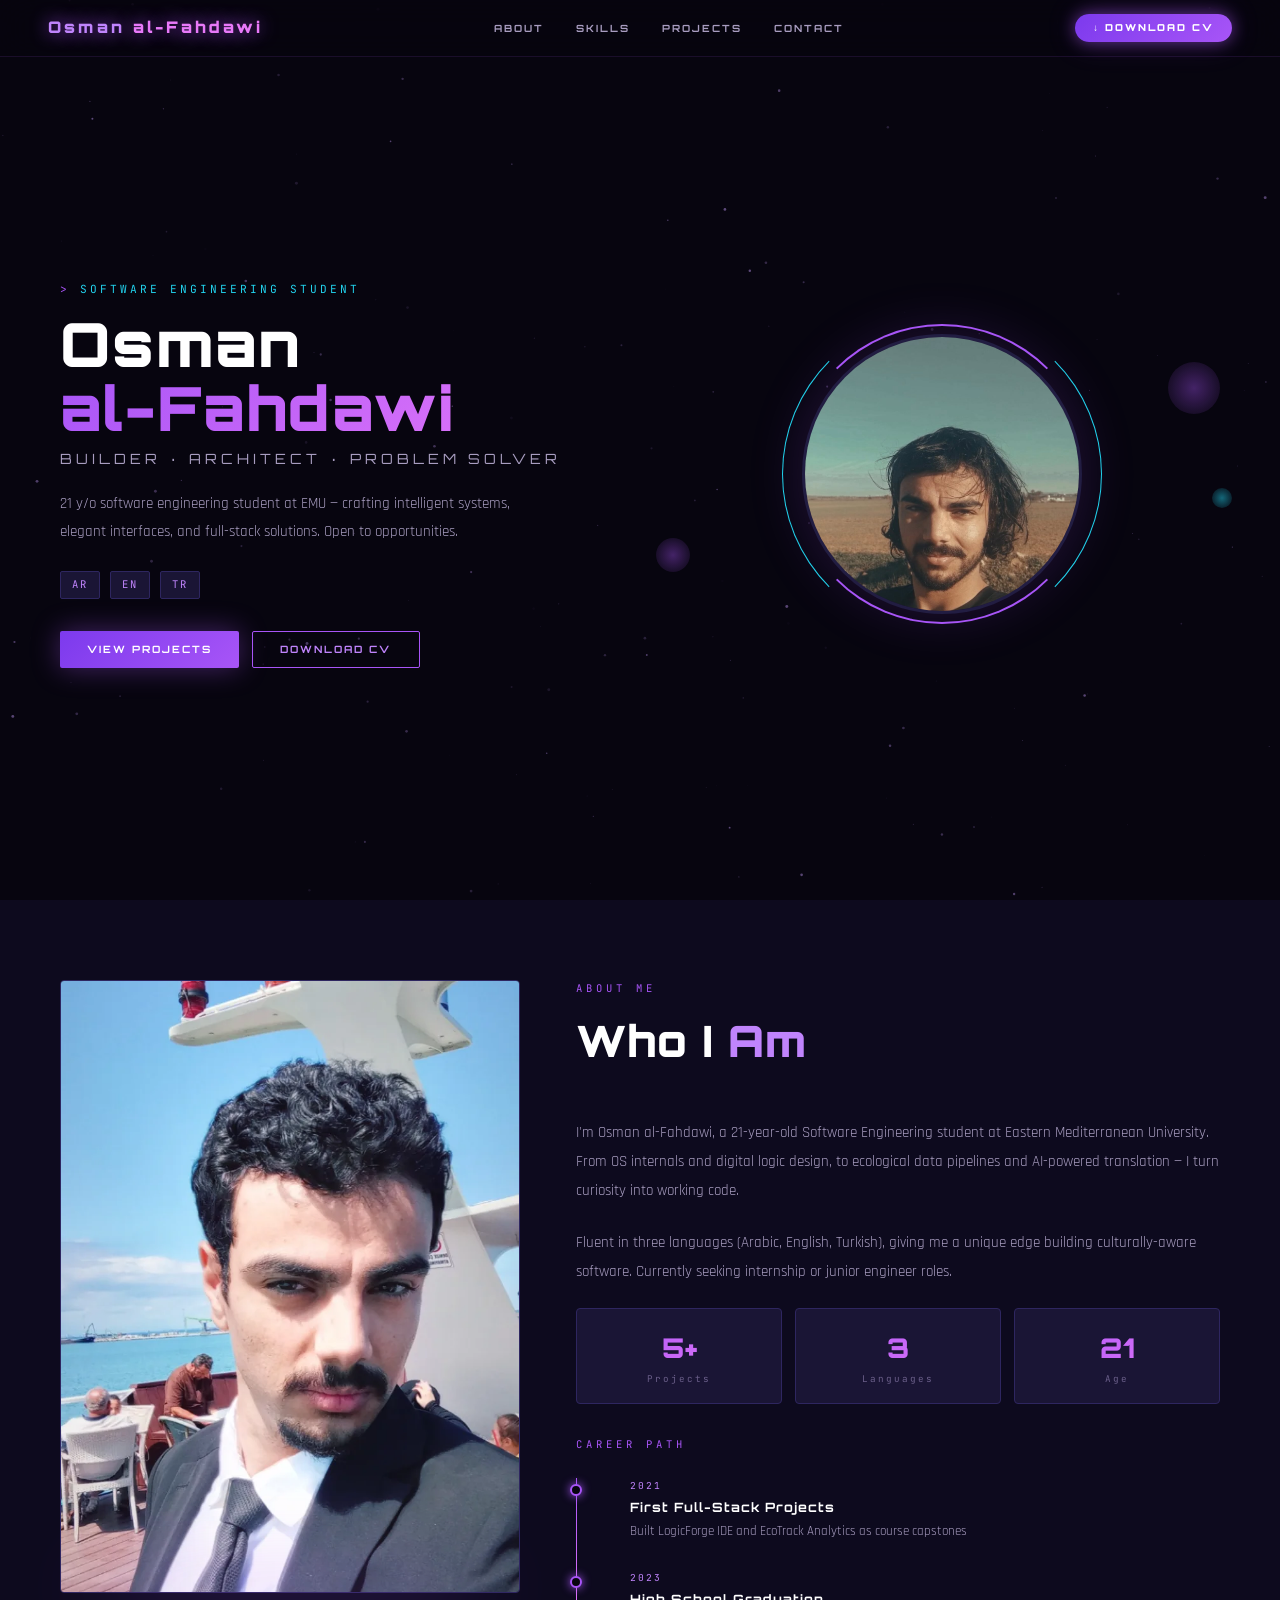
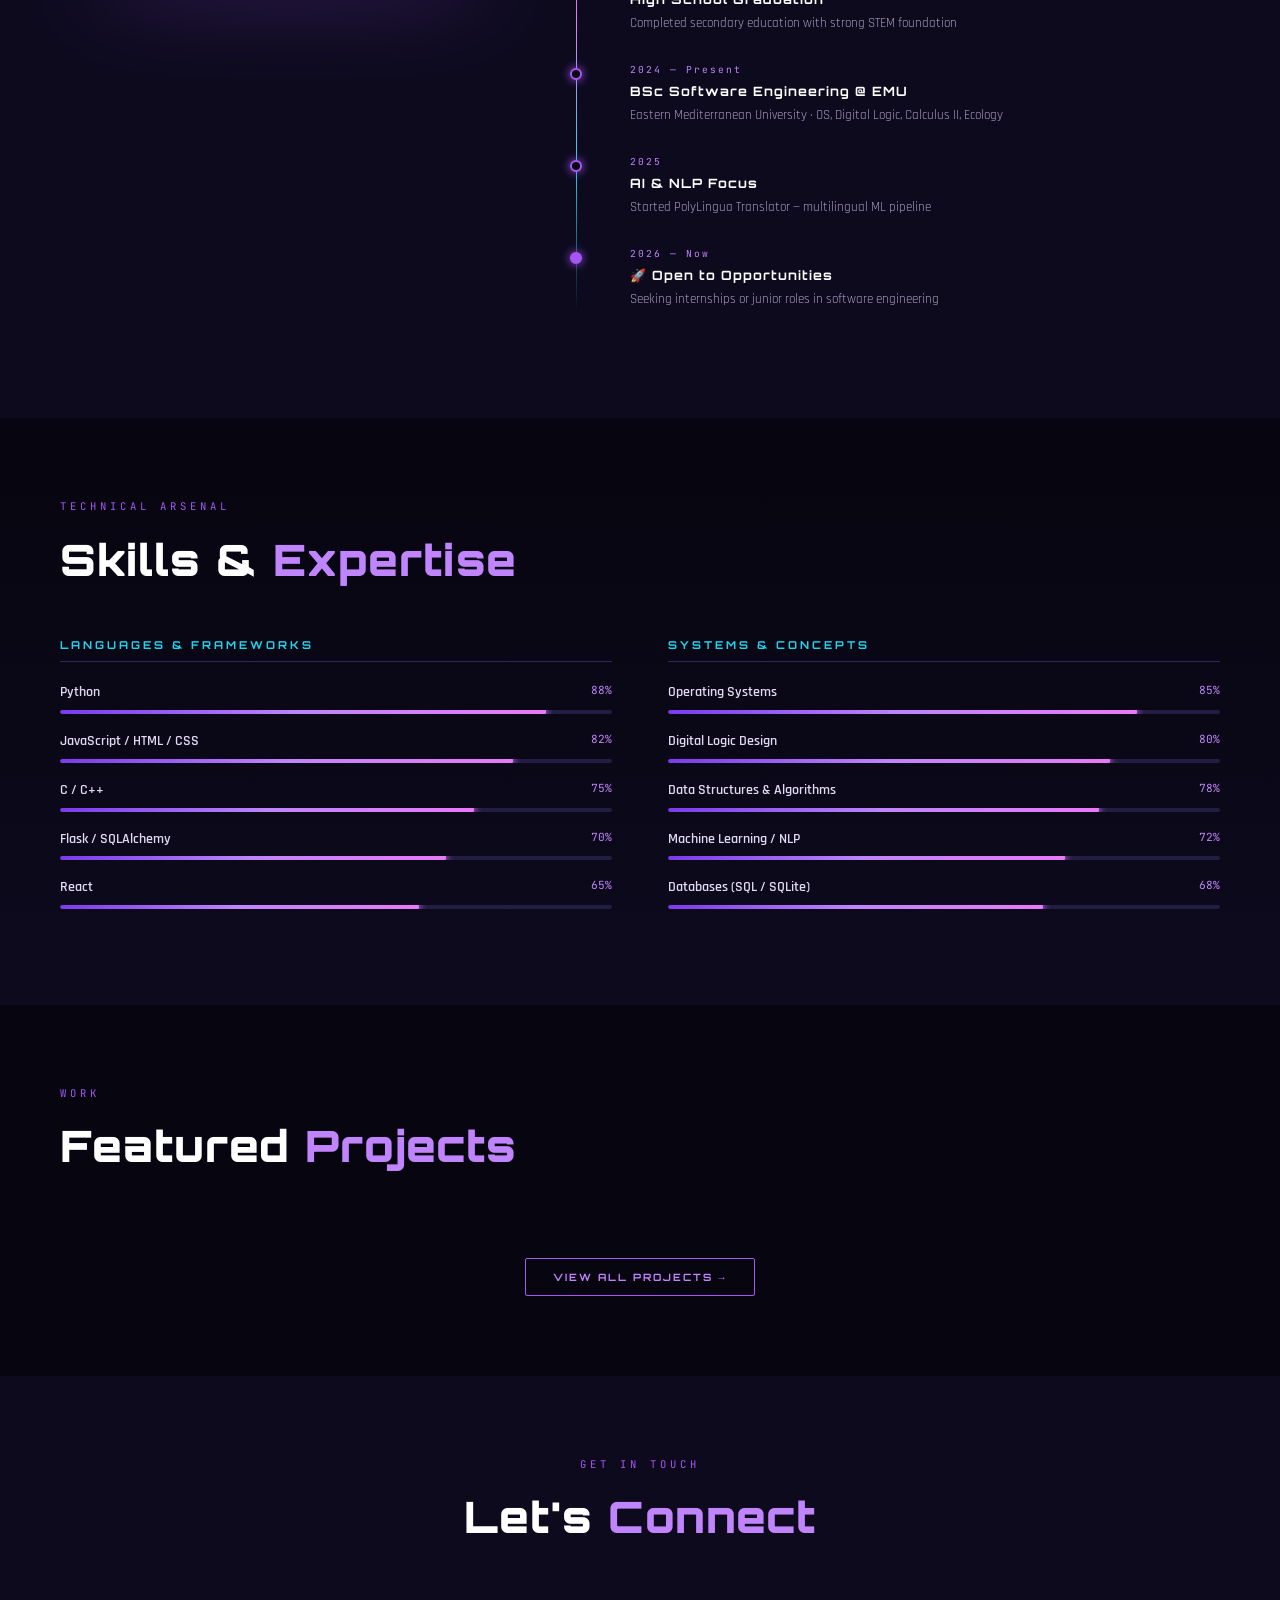
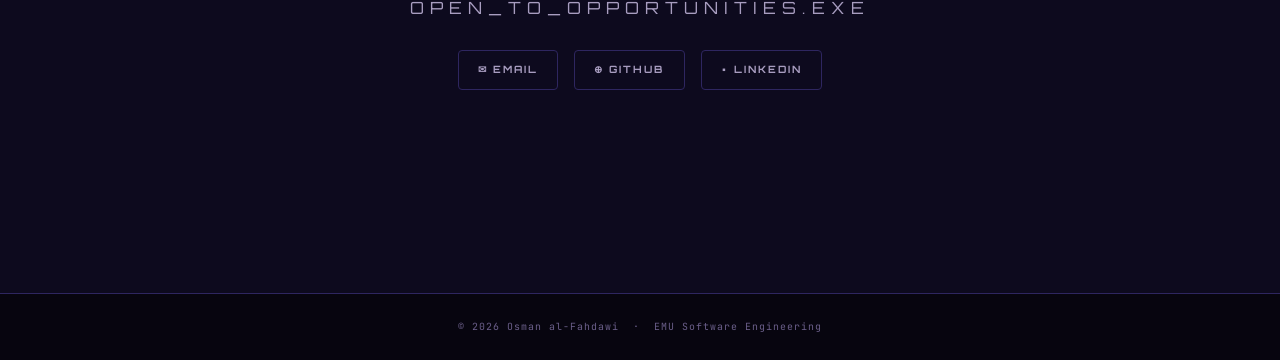
==== commit eea7735a: "first commit" ====
--- a/templates/spa.html
+++ b/templates/spa.html
@@ -524,11 +524,11 @@
           </div>
           <div class="s-lbl">Career Path</div>
           <div class="tl">
-            <div class="tl-i"><div class="tl-dot"></div><div class="tl-d">2021</div><div class="tl-t">High School Graduation</div><div class="tl-s">Completed secondary education with strong STEM foundation</div></div>
-            <div class="tl-i"><div class="tl-dot"></div><div class="tl-d">2021 — Present</div><div class="tl-t">BSc Software Engineering @ EMU</div><div class="tl-s">Eastern Mediterranean University · OS, Digital Logic, Calculus II, Ecology</div></div>
-            <div class="tl-i"><div class="tl-dot"></div><div class="tl-d">2023</div><div class="tl-t">First Full-Stack Projects</div><div class="tl-s">Built LogicForge IDE and EcoTrack Analytics as course capstones</div></div>
-            <div class="tl-i"><div class="tl-dot"></div><div class="tl-d">2024</div><div class="tl-t">AI & NLP Focus</div><div class="tl-s">Started PolyLingua Translator — multilingual ML pipeline</div></div>
-            <div class="tl-i"><div class="tl-dot act"></div><div class="tl-d">2025 — Now</div><div class="tl-t">🚀 Open to Opportunities</div><div class="tl-s">Seeking internships or junior roles in software engineering</div></div>
+            <div class="tl-i"><div class="tl-dot"></div><div class="tl-d">2021</div><div class="tl-t">First Full-Stack Projects</div><div class="tl-s">Built LogicForge IDE and EcoTrack Analytics as course capstones</div></div>
+            <div class="tl-i"><div class="tl-dot"></div><div class="tl-d">2023</div><div class="tl-t">High School Graduation</div><div class="tl-s">Completed secondary education with strong STEM foundation</div></div>
+            <div class="tl-i"><div class="tl-dot"></div><div class="tl-d">2024 — Present</div><div class="tl-t">BSc Software Engineering @ EMU</div><div class="tl-s">Eastern Mediterranean University · OS, Digital Logic, Calculus II, Ecology</div></div>
+            <div class="tl-i"><div class="tl-dot"></div><div class="tl-d">2025</div><div class="tl-t">AI & NLP Focus</div><div class="tl-s">Started PolyLingua Translator — multilingual ML pipeline</div></div>
+            <div class="tl-i"><div class="tl-dot act"></div><div class="tl-d">2026 — Now</div><div class="tl-t">🚀 Open to Opportunities</div><div class="tl-s">Seeking internships or junior roles in software engineering</div></div>
           </div>
         </div>
       </div>
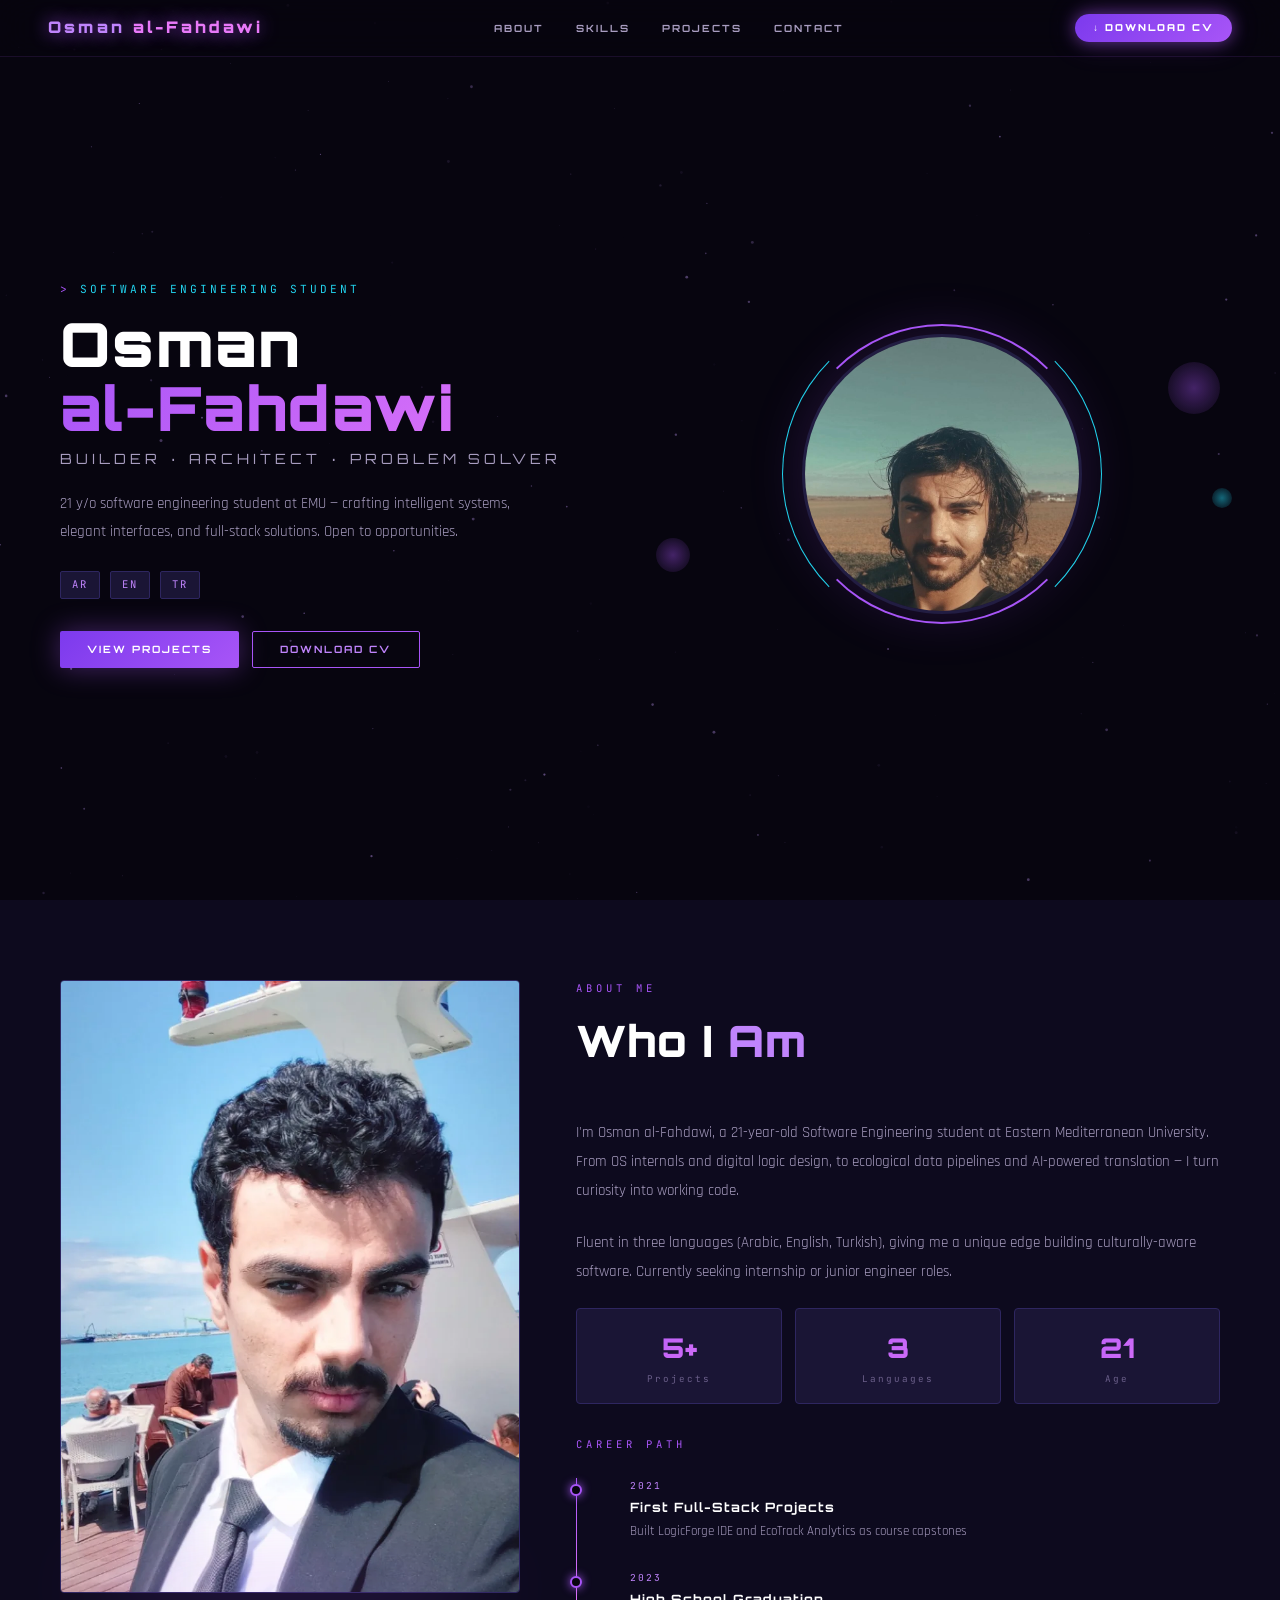
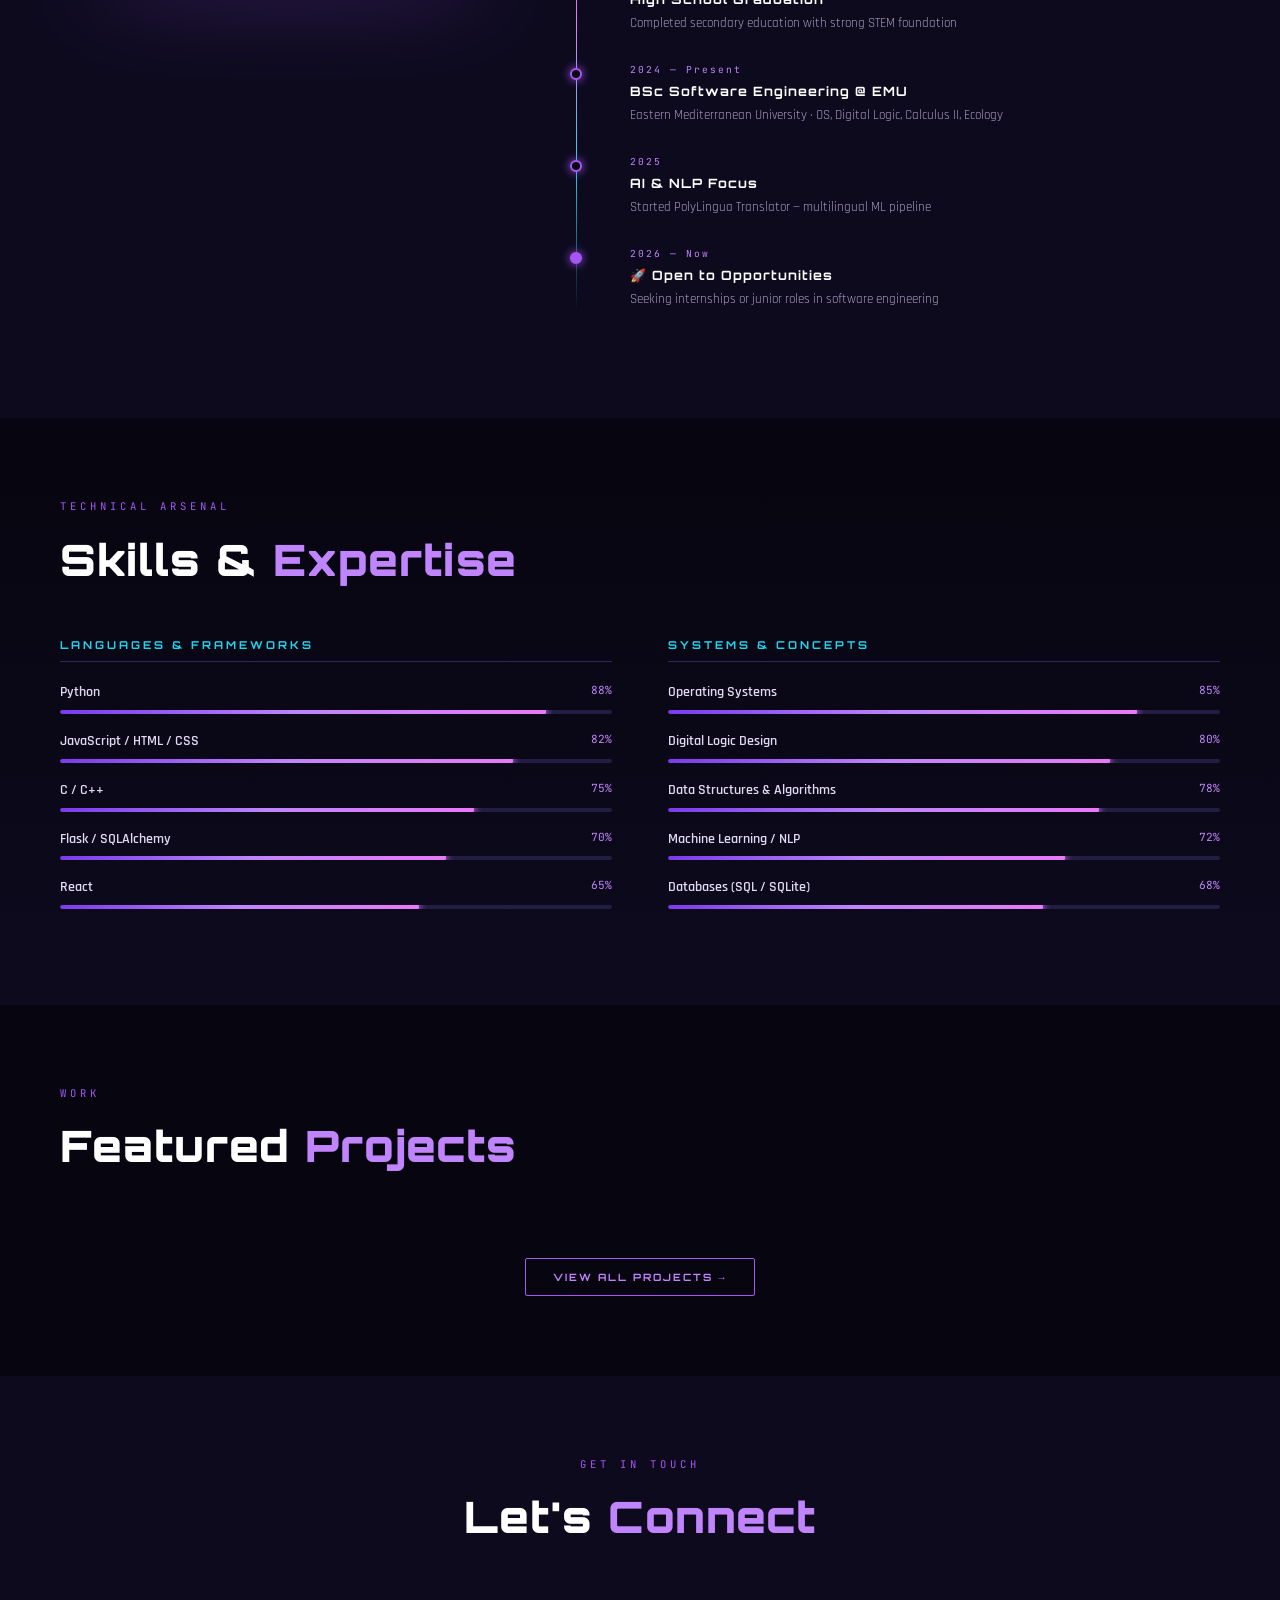
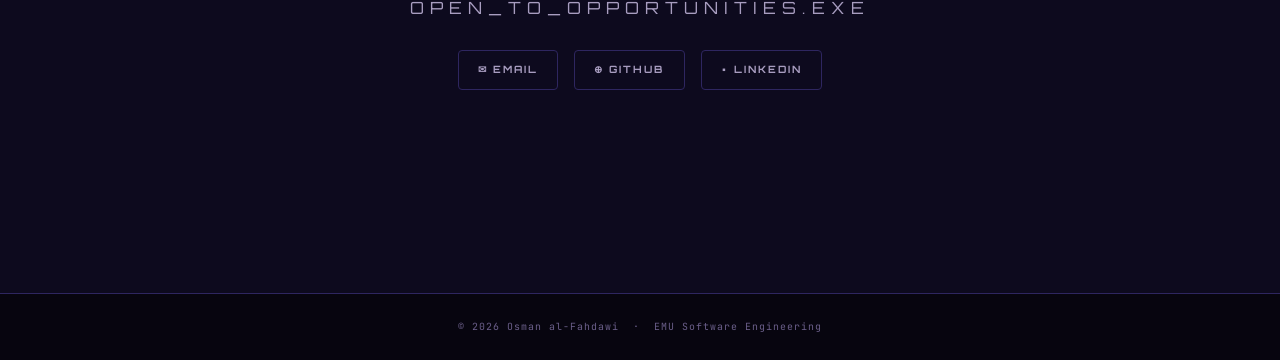
==== commit 7b036ab0: "adding CV to files" ====
--- a/templates/spa.html
+++ b/templates/spa.html
@@ -459,7 +459,7 @@
 </head>
 <body>
 
-<div id="loader"><div class="ld-t">> INITIALIZING_PORTFOLIO.exe</div><div class="ld-b"><div class="ld-f"></div></div></div>
+<div id="loader"><div class="ld-t">> FAHDAWI.exe</div><div class="ld-b"><div class="ld-f"></div></div></div>
 <div id="cur"></div><div id="cur-r"></div>
 <canvas id="stars"></canvas>
 
@@ -471,7 +471,7 @@
     <li><a data-nav="projects">Projects</a></li>
     <li><a data-nav="home" data-hash="#contact">Contact</a></li>
   </ul>
-  <button class="n-cv" onclick="location.href='/download/cv'"><span>↓ Download CV</span></button>
+  <button class="n-cv" onclick="location.href='/cv'"><span>↓ Download CV</span></button>
   <div class="burger" id="burger"><span></span><span></span><span></span></div>
 </nav>
 
@@ -487,13 +487,13 @@
         <div class="h-langs"><span class="lang">AR</span><span class="lang">EN</span><span class="lang">TR</span></div>
         <div class="h-cta">
           <button class="btn-p" data-nav="projects">View Projects</button>
-          <button class="btn-s" onclick="location.href='/download/cv'">Download CV</button>
+          <button class="btn-s" onclick="location.href='/cv'">Download CV</button>
         </div>
       </div>
       <div class="ph-wrap">
         <div class="ph-ring">
           <div class="ph-inner">
-            <img src="/static/images/osman.jpg" alt="Osman">
+            <img src="/static/files/osman.jpg" alt="Osman">
             <!--<div class="ph-ph">OA</div>-->
           </div>
         </div>
@@ -508,7 +508,7 @@
         <div class="ab-photo-w rev">
           <div class="ab-photo">
                 <!--<div class="ab-ph">OA</div>-->
-                <img src="/static/images/osman2.jpg" alt="Osman">
+                <img src="/static/files/osman2.jpg" alt="Osman">
               </div>
           <div class="ab-glow"></div>
         </div>
@@ -582,7 +582,7 @@
         <a class="c-lk" href="https://www.linkedin.com/in/osman-fahdawi/" target="_blank">▪ LinkedIn</a>
       </div>
       <div style="text-align:center" class="rev">
-        <button class="dl-btn" onclick="location.href='/download/cv'">
+        <button class="dl-btn" onclick="location.href='/cv'">
           <span class="dl-ico">↓</span><span>Download Full CV</span>
         </button>
       </div>
@@ -969,8 +969,10 @@
   } else {
     gal.innerHTML=`<div class="no-shots">
       No screenshots yet.<br>
+      <!--
       <span style="color:var(--ac3)">Add images to:</span><br>
       <code>projects/${p.slug}/screenshots/</code>
+      -->
     </div>`;
   }
 }
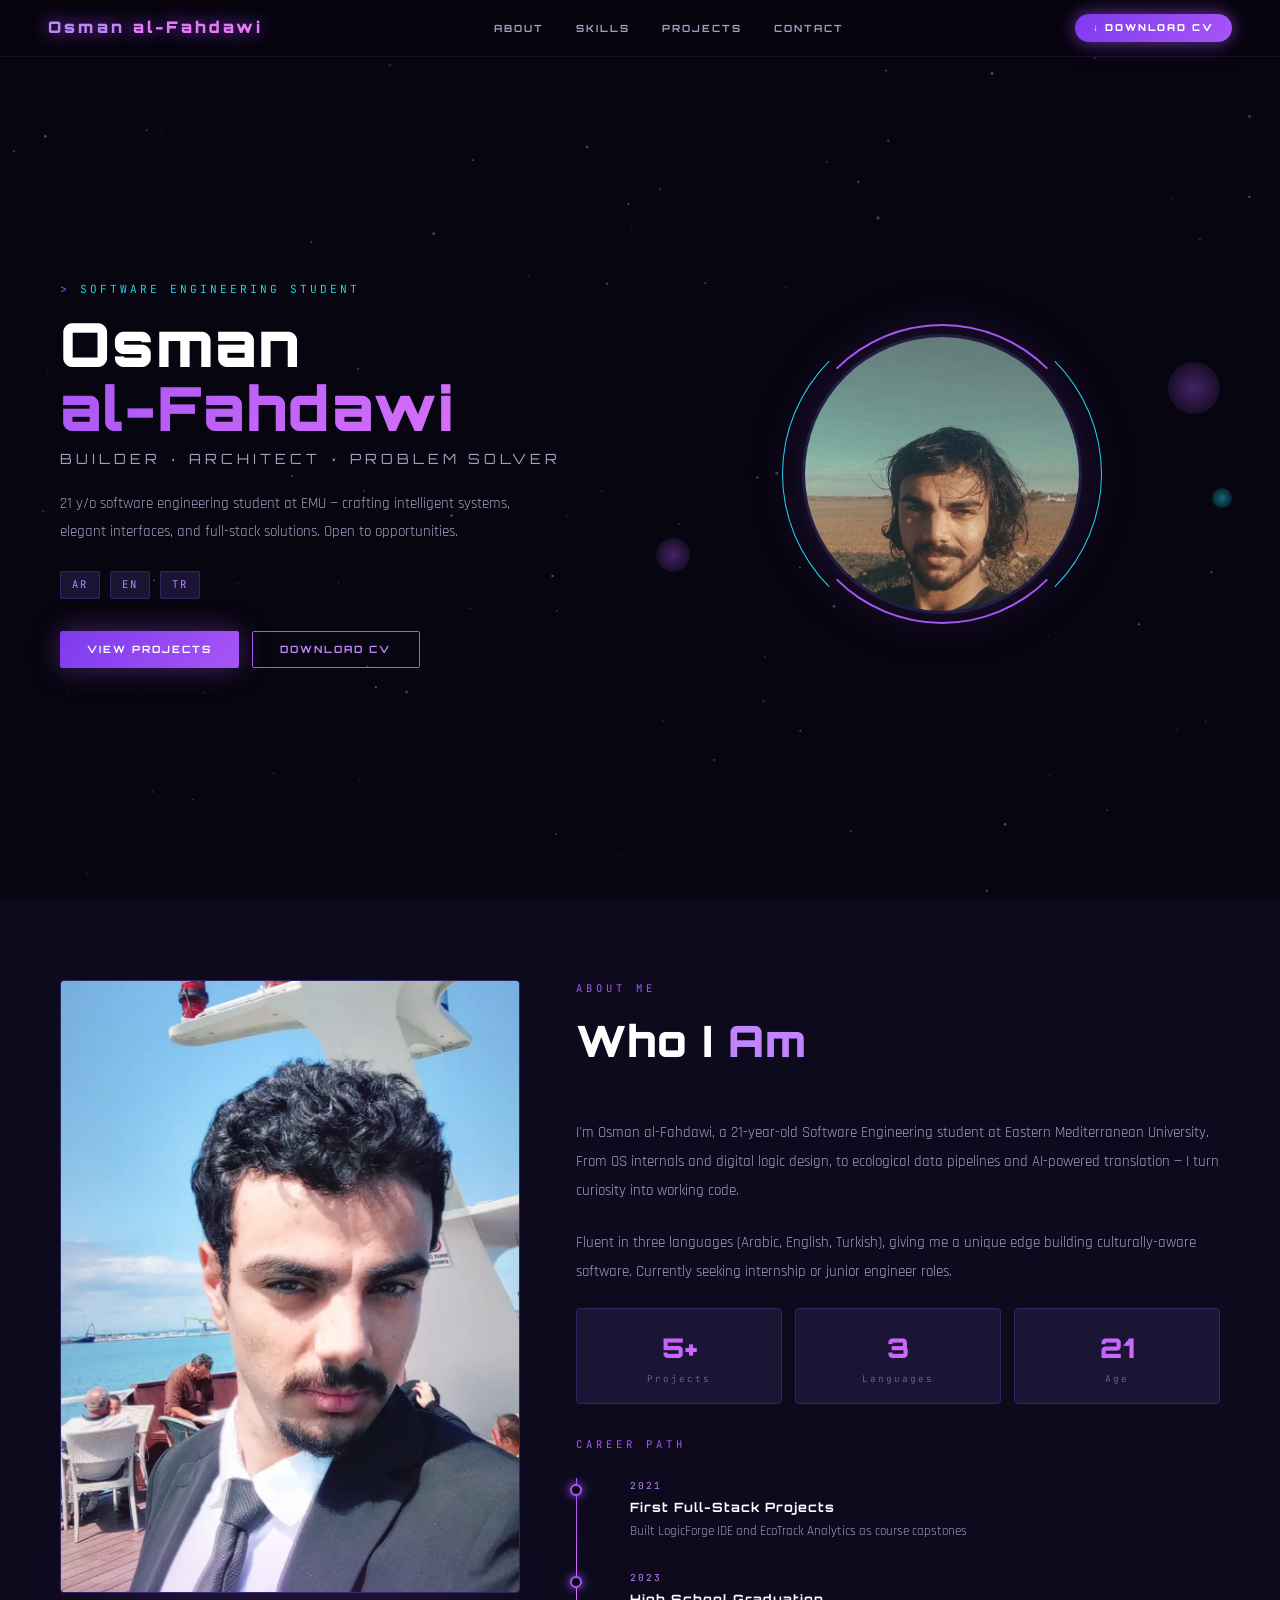
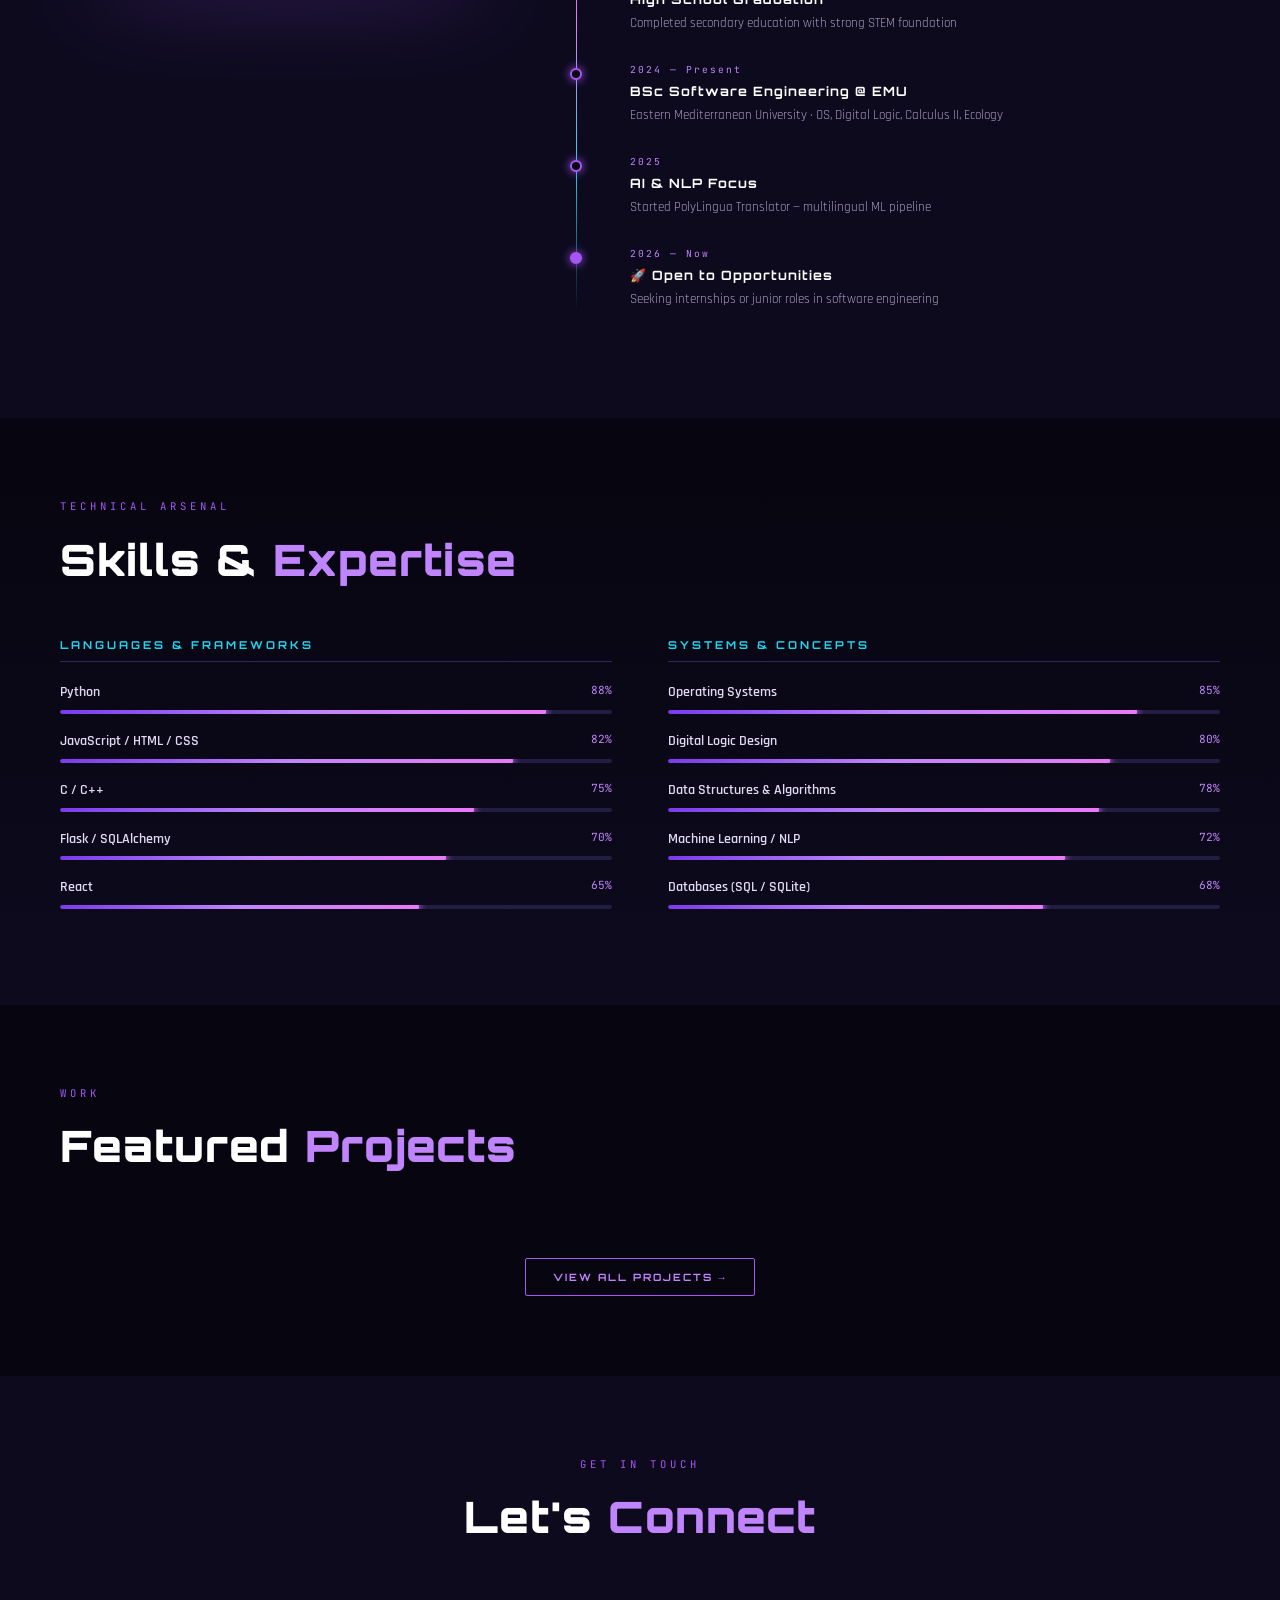
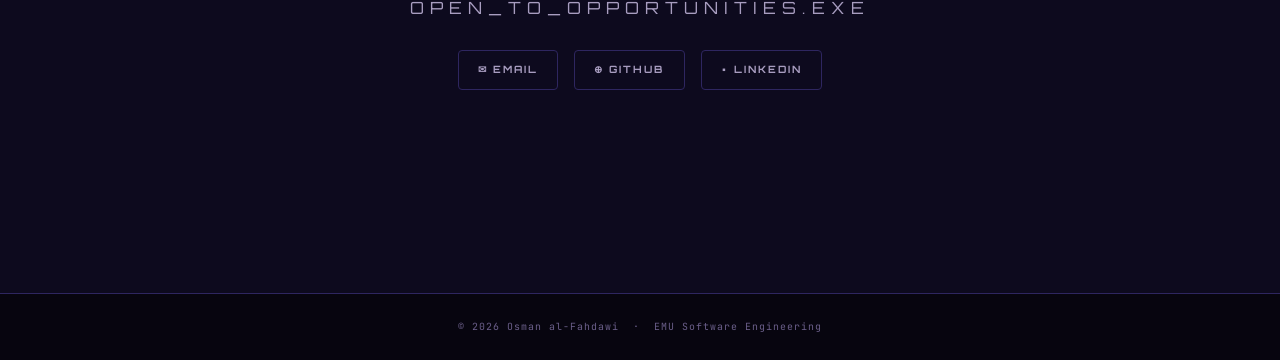
==== commit 58bf3343: "adding icon and changing the title" ====
--- a/templates/spa.html
+++ b/templates/spa.html
@@ -3,7 +3,8 @@
 <head>
 <meta charset="UTF-8">
 <meta name="viewport" content="width=device-width, initial-scale=1.0">
-<title>Osman A. Abed — Software Engineer</title>
+<title>Osman al-Fahdawi — CV</title>
+<link rel="icon" type="image/x-icon" href="{{ url_for('static', filename='osman.ico') }}">
 <link rel="preconnect" href="https://fonts.googleapis.com">
 <link href="https://fonts.googleapis.com/css2?family=Orbitron:wght@400;700;900&family=Rajdhani:wght@400;500;600;700&family=JetBrains+Mono:wght@300;400;600&display=swap" rel="stylesheet">
 <style>
